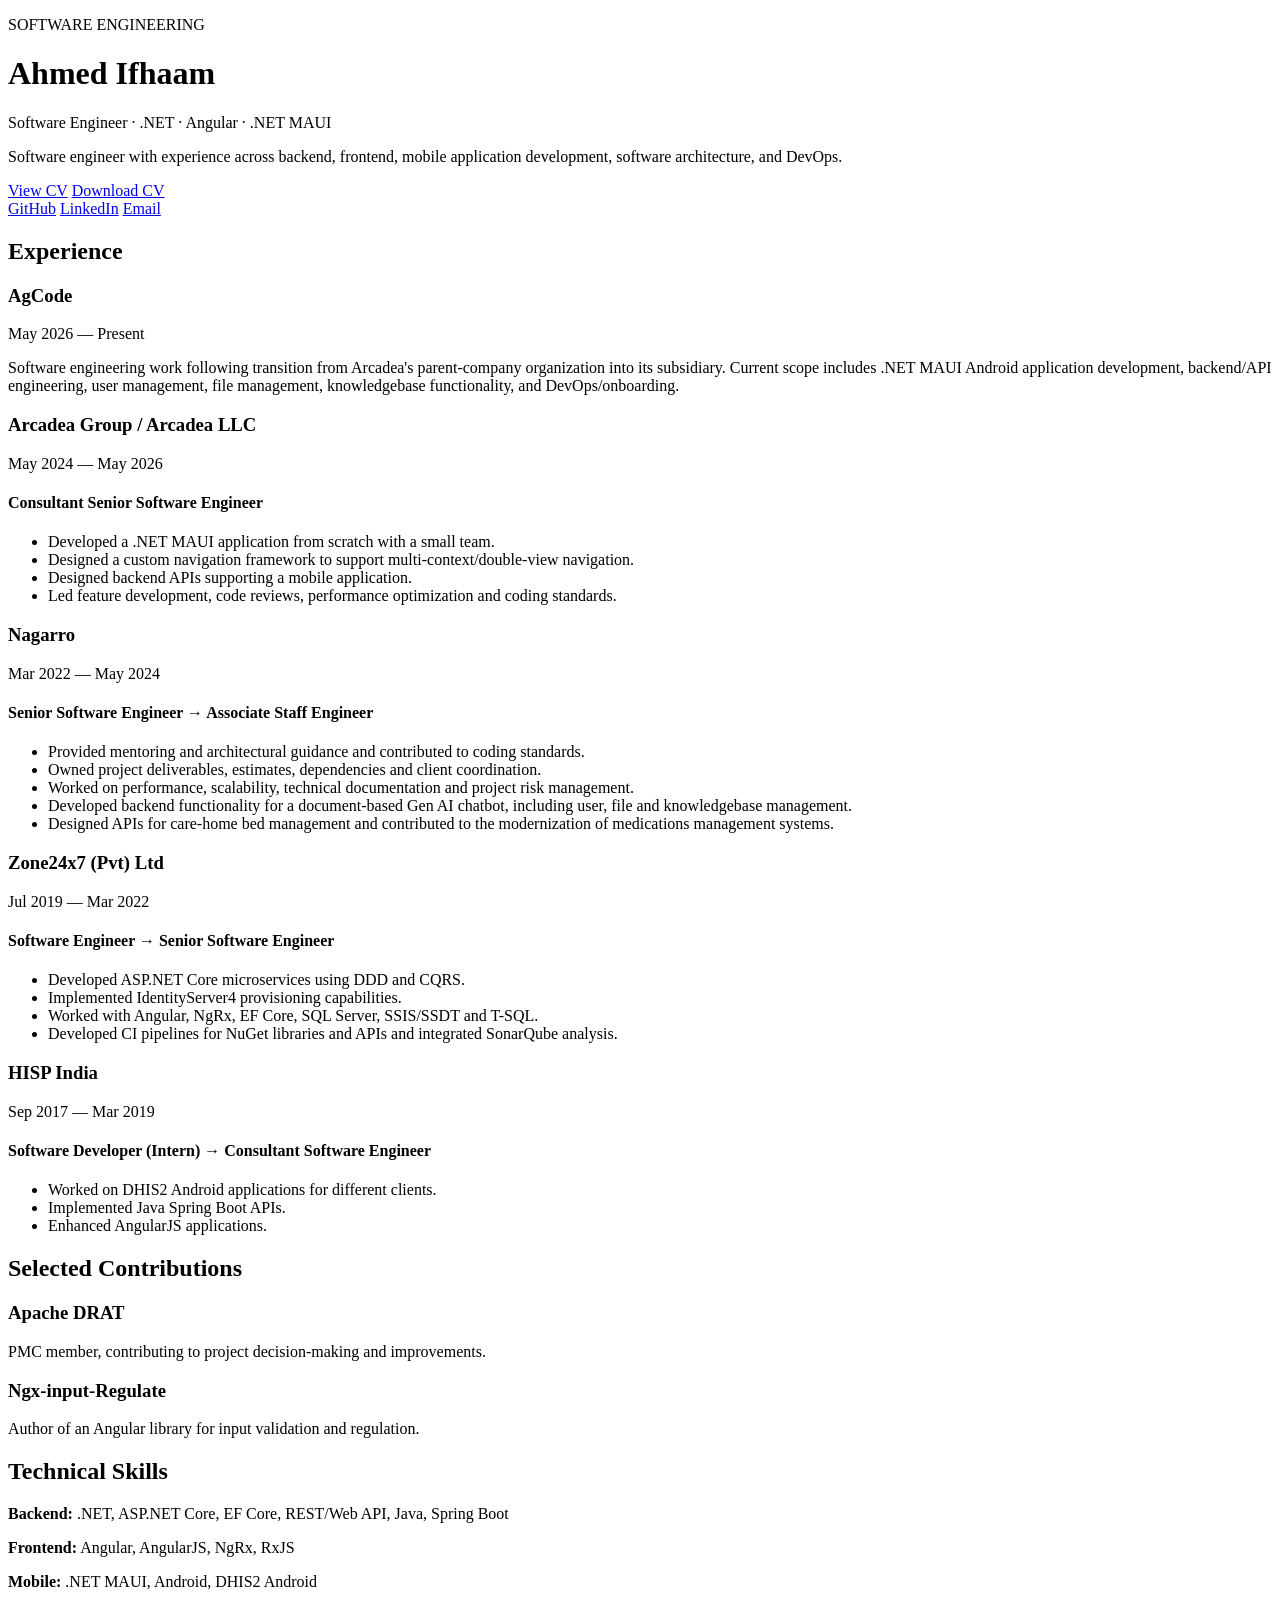
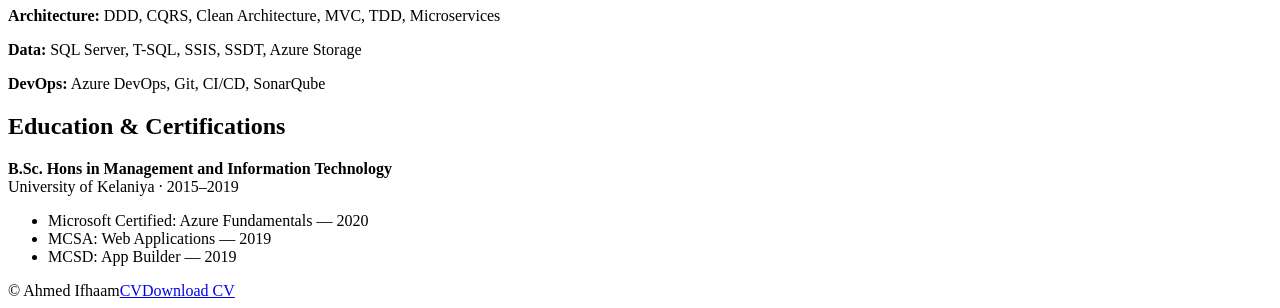
==== site/index.html @ 873051aa "move: add CV site and workflow" ====
<!doctype html>
<html lang="en">
<head>
<meta charset="utf-8"><meta name="viewport" content="width=device-width,initial-scale=1">
<title>Ahmed Ifhaam — Software Engineer</title>
<meta name="description" content="Ahmed Ifhaam — Software Engineer with experience in .NET, Angular, .NET MAUI, backend systems, architecture and DevOps.">
<link rel="stylesheet" href="styles.css">
</head>
<body>
<header class="hero">
  <div class="container hero-inner">
    <div>
      <p class="eyebrow">SOFTWARE ENGINEERING</p>
      <h1>Ahmed Ifhaam</h1>
      <p class="headline">Software Engineer · .NET · Angular · .NET MAUI</p>
      <p class="intro">Software engineer with experience across backend, frontend, mobile application development, software architecture, and DevOps.</p>
      <div class="actions">
        <a class="button primary" href="cv.html">View CV</a>
        <a class="button" href="assets/Ahmed_Ifhaam_CV.pdf" download>Download CV</a>
      </div>
    </div>
    <div class="hero-links">
      <a href="https://github.com/ahmedifhaam">GitHub</a>
      <a href="https://linkedin.com/in/ahmedifhaam">LinkedIn</a>
      <a href="mailto:ahmedifhaam1@gmail.com">Email</a>
    </div>
  </div>
</header>
<main class="container">
<section><h2>Experience</h2>
<article><div class="role"><h3>AgCode</h3><span>May 2026 — Present</span></div><p>Software engineering work following transition from Arcadea's parent-company organization into its subsidiary. Current scope includes .NET MAUI Android application development, backend/API engineering, user management, file management, knowledgebase functionality, and DevOps/onboarding.</p></article>
<article><div class="role"><h3>Arcadea Group / Arcadea LLC</h3><span>May 2024 — May 2026</span></div><h4>Consultant Senior Software Engineer</h4><ul><li>Developed a .NET MAUI application from scratch with a small team.</li><li>Designed a custom navigation framework to support multi-context/double-view navigation.</li><li>Designed backend APIs supporting a mobile application.</li><li>Led feature development, code reviews, performance optimization and coding standards.</li></ul></article>
<article><div class="role"><h3>Nagarro</h3><span>Mar 2022 — May 2024</span></div><h4>Senior Software Engineer → Associate Staff Engineer</h4><ul><li>Provided mentoring and architectural guidance and contributed to coding standards.</li><li>Owned project deliverables, estimates, dependencies and client coordination.</li><li>Worked on performance, scalability, technical documentation and project risk management.</li><li>Developed backend functionality for a document-based Gen AI chatbot, including user, file and knowledgebase management.</li><li>Designed APIs for care-home bed management and contributed to the modernization of medications management systems.</li></ul></article>
<article><div class="role"><h3>Zone24x7 (Pvt) Ltd</h3><span>Jul 2019 — Mar 2022</span></div><h4>Software Engineer → Senior Software Engineer</h4><ul><li>Developed ASP.NET Core microservices using DDD and CQRS.</li><li>Implemented IdentityServer4 provisioning capabilities.</li><li>Worked with Angular, NgRx, EF Core, SQL Server, SSIS/SSDT and T-SQL.</li><li>Developed CI pipelines for NuGet libraries and APIs and integrated SonarQube analysis.</li></ul></article>
<article><div class="role"><h3>HISP India</h3><span>Sep 2017 — Mar 2019</span></div><h4>Software Developer (Intern) → Consultant Software Engineer</h4><ul><li>Worked on DHIS2 Android applications for different clients.</li><li>Implemented Java Spring Boot APIs.</li><li>Enhanced AngularJS applications.</li></ul></article>
</section>
<section><h2>Selected Contributions</h2><div class="grid">
<div class="card"><h3>Apache DRAT</h3><p>PMC member, contributing to project decision-making and improvements.</p></div>
<div class="card"><h3>Ngx-input-Regulate</h3><p>Author of an Angular library for input validation and regulation.</p></div>
</div></section>
<section><h2>Technical Skills</h2><p><strong>Backend:</strong> .NET, ASP.NET Core, EF Core, REST/Web API, Java, Spring Boot</p><p><strong>Frontend:</strong> Angular, AngularJS, NgRx, RxJS</p><p><strong>Mobile:</strong> .NET MAUI, Android, DHIS2 Android</p><p><strong>Architecture:</strong> DDD, CQRS, Clean Architecture, MVC, TDD, Microservices</p><p><strong>Data:</strong> SQL Server, T-SQL, SSIS, SSDT, Azure Storage</p><p><strong>DevOps:</strong> Azure DevOps, Git, CI/CD, SonarQube</p></section>
<section><h2>Education & Certifications</h2><p><strong>B.Sc. Hons in Management and Information Technology</strong><br>University of Kelaniya · 2015–2019</p><ul><li>Microsoft Certified: Azure Fundamentals — 2020</li><li>MCSA: Web Applications — 2019</li><li>MCSD: App Builder — 2019</li></ul></section>
</main>
<footer><div class="container"><span>© Ahmed Ifhaam</span><a href="cv.html">CV</a><a href="assets/Ahmed_Ifhaam_CV.pdf" download>Download CV</a></div></footer>
</body></html>
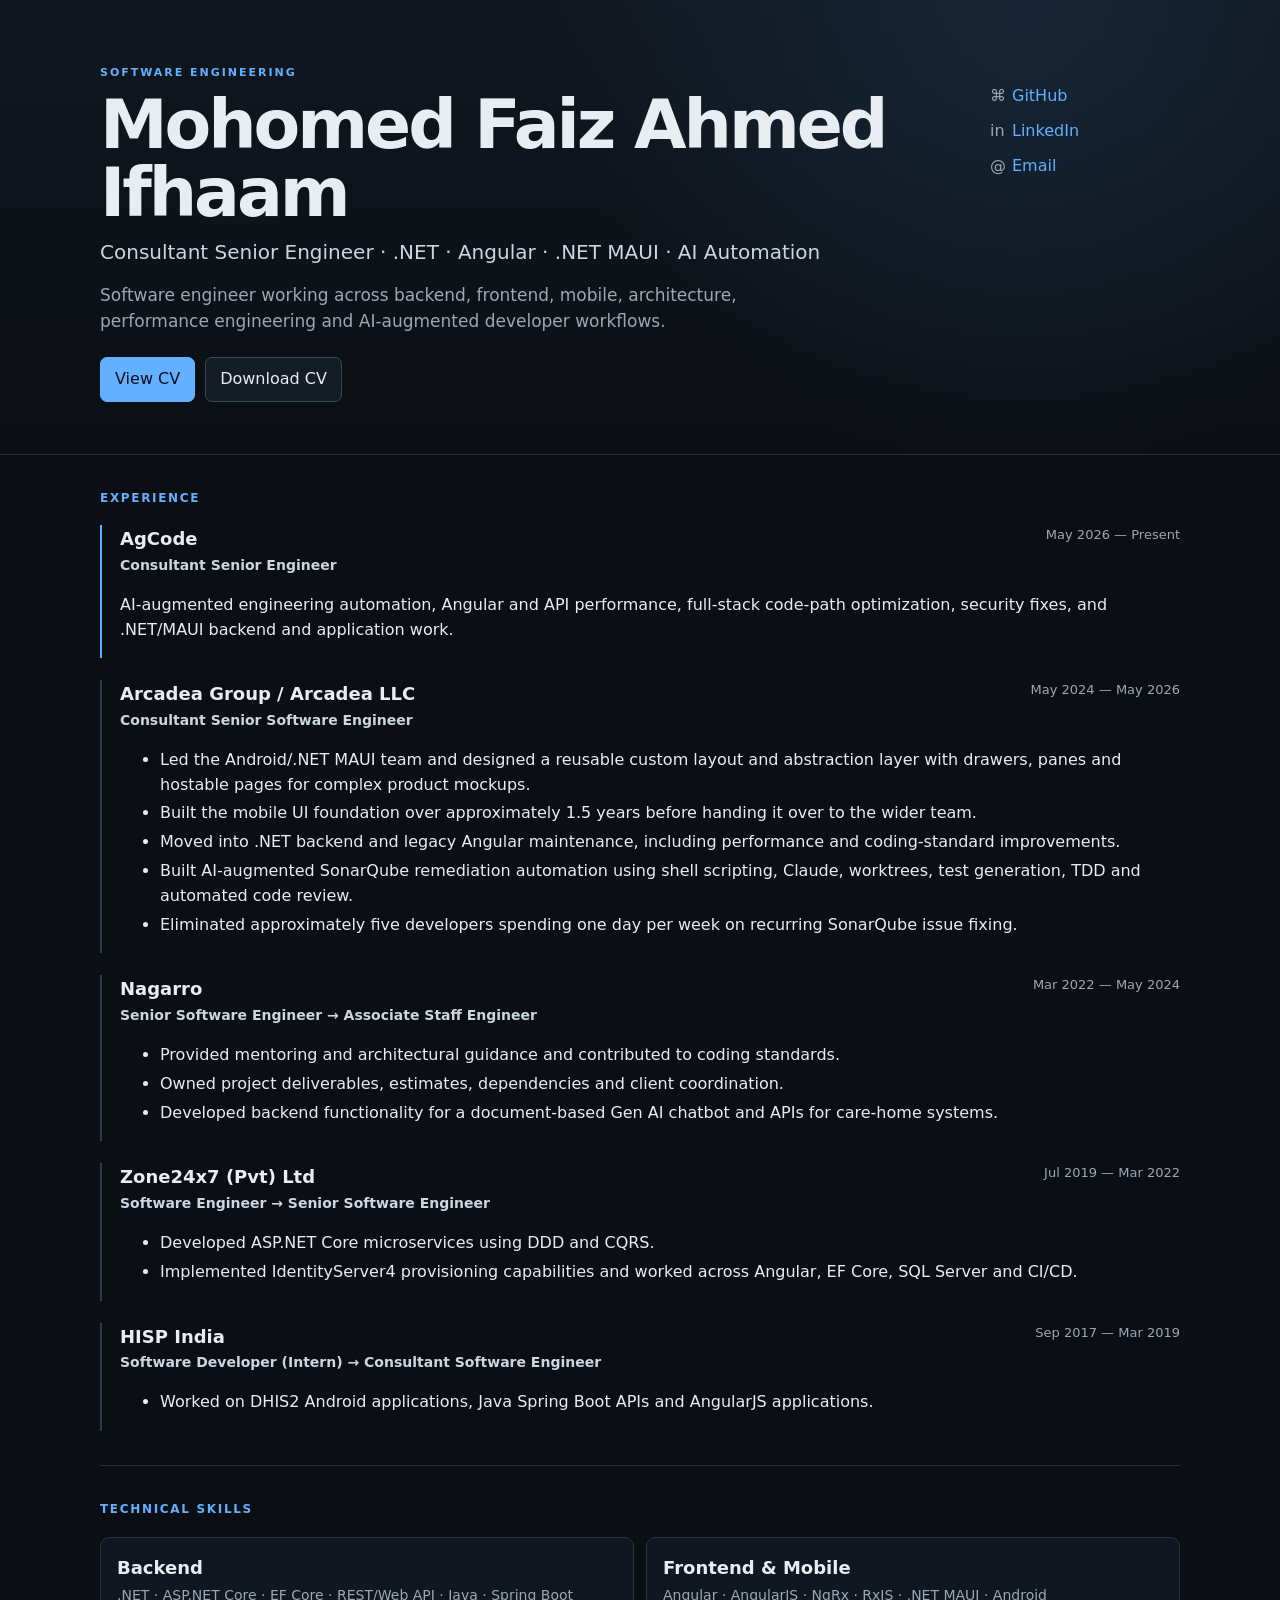
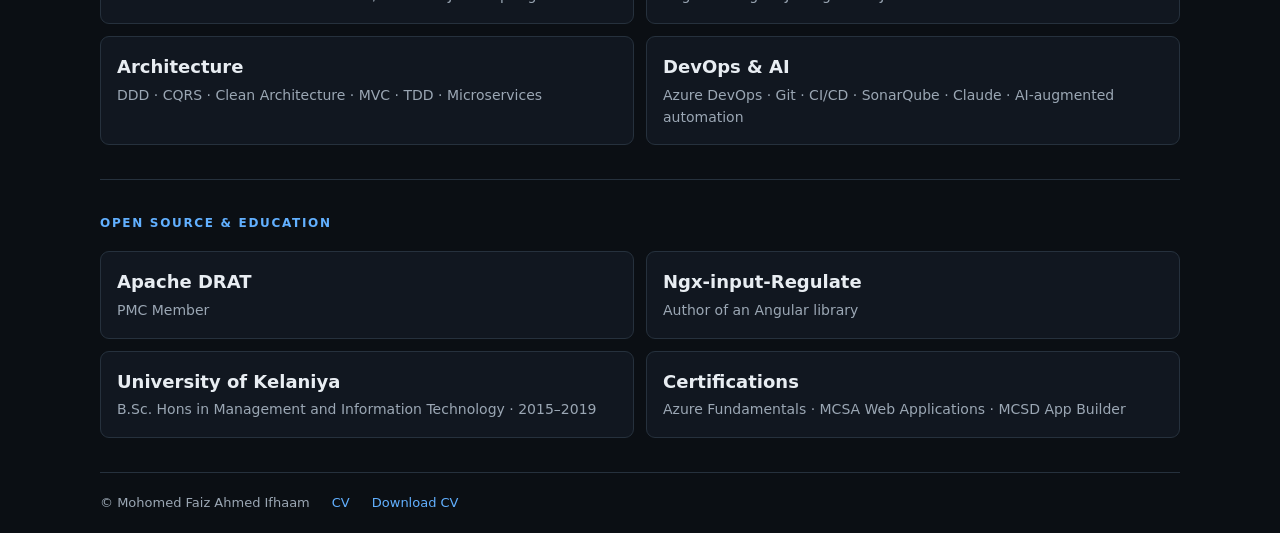
==== commit a1aa1830: "content: update portfolio with confirmed career details" ====
--- a/site/index.html
+++ b/site/index.html
@@ -1,45 +1 @@
-<!doctype html>
-<html lang="en">
-<head>
-<meta charset="utf-8"><meta name="viewport" content="width=device-width,initial-scale=1">
-<title>Ahmed Ifhaam — Software Engineer</title>
-<meta name="description" content="Ahmed Ifhaam — Software Engineer with experience in .NET, Angular, .NET MAUI, backend systems, architecture and DevOps.">
-<link rel="stylesheet" href="styles.css">
-</head>
-<body>
-<header class="hero">
-  <div class="container hero-inner">
-    <div>
-      <p class="eyebrow">SOFTWARE ENGINEERING</p>
-      <h1>Ahmed Ifhaam</h1>
-      <p class="headline">Software Engineer · .NET · Angular · .NET MAUI</p>
-      <p class="intro">Software engineer with experience across backend, frontend, mobile application development, software architecture, and DevOps.</p>
-      <div class="actions">
-        <a class="button primary" href="cv.html">View CV</a>
-        <a class="button" href="assets/Ahmed_Ifhaam_CV.pdf" download>Download CV</a>
-      </div>
-    </div>
-    <div class="hero-links">
-      <a href="https://github.com/ahmedifhaam">GitHub</a>
-      <a href="https://linkedin.com/in/ahmedifhaam">LinkedIn</a>
-      <a href="mailto:ahmedifhaam1@gmail.com">Email</a>
-    </div>
-  </div>
-</header>
-<main class="container">
-<section><h2>Experience</h2>
-<article><div class="role"><h3>AgCode</h3><span>May 2026 — Present</span></div><p>Software engineering work following transition from Arcadea's parent-company organization into its subsidiary. Current scope includes .NET MAUI Android application development, backend/API engineering, user management, file management, knowledgebase functionality, and DevOps/onboarding.</p></article>
-<article><div class="role"><h3>Arcadea Group / Arcadea LLC</h3><span>May 2024 — May 2026</span></div><h4>Consultant Senior Software Engineer</h4><ul><li>Developed a .NET MAUI application from scratch with a small team.</li><li>Designed a custom navigation framework to support multi-context/double-view navigation.</li><li>Designed backend APIs supporting a mobile application.</li><li>Led feature development, code reviews, performance optimization and coding standards.</li></ul></article>
-<article><div class="role"><h3>Nagarro</h3><span>Mar 2022 — May 2024</span></div><h4>Senior Software Engineer → Associate Staff Engineer</h4><ul><li>Provided mentoring and architectural guidance and contributed to coding standards.</li><li>Owned project deliverables, estimates, dependencies and client coordination.</li><li>Worked on performance, scalability, technical documentation and project risk management.</li><li>Developed backend functionality for a document-based Gen AI chatbot, including user, file and knowledgebase management.</li><li>Designed APIs for care-home bed management and contributed to the modernization of medications management systems.</li></ul></article>
-<article><div class="role"><h3>Zone24x7 (Pvt) Ltd</h3><span>Jul 2019 — Mar 2022</span></div><h4>Software Engineer → Senior Software Engineer</h4><ul><li>Developed ASP.NET Core microservices using DDD and CQRS.</li><li>Implemented IdentityServer4 provisioning capabilities.</li><li>Worked with Angular, NgRx, EF Core, SQL Server, SSIS/SSDT and T-SQL.</li><li>Developed CI pipelines for NuGet libraries and APIs and integrated SonarQube analysis.</li></ul></article>
-<article><div class="role"><h3>HISP India</h3><span>Sep 2017 — Mar 2019</span></div><h4>Software Developer (Intern) → Consultant Software Engineer</h4><ul><li>Worked on DHIS2 Android applications for different clients.</li><li>Implemented Java Spring Boot APIs.</li><li>Enhanced AngularJS applications.</li></ul></article>
-</section>
-<section><h2>Selected Contributions</h2><div class="grid">
-<div class="card"><h3>Apache DRAT</h3><p>PMC member, contributing to project decision-making and improvements.</p></div>
-<div class="card"><h3>Ngx-input-Regulate</h3><p>Author of an Angular library for input validation and regulation.</p></div>
-</div></section>
-<section><h2>Technical Skills</h2><p><strong>Backend:</strong> .NET, ASP.NET Core, EF Core, REST/Web API, Java, Spring Boot</p><p><strong>Frontend:</strong> Angular, AngularJS, NgRx, RxJS</p><p><strong>Mobile:</strong> .NET MAUI, Android, DHIS2 Android</p><p><strong>Architecture:</strong> DDD, CQRS, Clean Architecture, MVC, TDD, Microservices</p><p><strong>Data:</strong> SQL Server, T-SQL, SSIS, SSDT, Azure Storage</p><p><strong>DevOps:</strong> Azure DevOps, Git, CI/CD, SonarQube</p></section>
-<section><h2>Education & Certifications</h2><p><strong>B.Sc. Hons in Management and Information Technology</strong><br>University of Kelaniya · 2015–2019</p><ul><li>Microsoft Certified: Azure Fundamentals — 2020</li><li>MCSA: Web Applications — 2019</li><li>MCSD: App Builder — 2019</li></ul></section>
-</main>
-<footer><div class="container"><span>© Ahmed Ifhaam</span><a href="cv.html">CV</a><a href="assets/Ahmed_Ifhaam_CV.pdf" download>Download CV</a></div></footer>
-</body></html>+<!doctype html><html lang="en"><head><meta charset="utf-8"><meta name="viewport" content="width=device-width,initial-scale=1"><title>Mohomed Faiz Ahmed Ifhaam — Software Engineer</title><meta name="description" content="Mohomed Faiz Ahmed Ifhaam — Software engineer focused on .NET, Angular, .NET MAUI, backend systems, AI-augmented engineering and performance."><link rel="stylesheet" href="styles.css"></head><body><header class="hero"><div class="container hero-inner"><div><p class="eyebrow">SOFTWARE ENGINEERING</p><h1>Mohomed Faiz Ahmed Ifhaam</h1><p class="headline">Consultant Senior Engineer · .NET · Angular · .NET MAUI · AI Automation</p><p class="intro">Software engineer working across backend, frontend, mobile, architecture, performance engineering and AI-augmented developer workflows.</p><div class="actions"><a class="button primary" href="cv.html">View CV</a><a class="button" href="assets/Ahmed_Ifhaam_CV.pdf" download>Download CV</a></div></div><div class="hero-links"><a href="https://github.com/ahmedifhaam">GitHub</a><a href="https://linkedin.com/in/ahmedifhaam">LinkedIn</a><a href="mailto:ahmedifhaam1@gmail.com">Email</a></div></div></header><main class="container"><section><h2>Experience</h2><div class="experience-list"><article><div class="role"><h3>AgCode</h3><span>May 2026 — Present</span></div><h4>Consultant Senior Engineer</h4><p>AI-augmented engineering automation, Angular and API performance, full-stack code-path optimization, security fixes, and .NET/MAUI backend and application work.</p></article><article><div class="role"><h3>Arcadea Group / Arcadea LLC</h3><span>May 2024 — May 2026</span></div><h4>Consultant Senior Software Engineer</h4><ul><li>Led the Android/.NET MAUI team and designed a reusable custom layout and abstraction layer with drawers, panes and hostable pages for complex product mockups.</li><li>Built the mobile UI foundation over approximately 1.5 years before handing it over to the wider team.</li><li>Moved into .NET backend and legacy Angular maintenance, including performance and coding-standard improvements.</li><li>Built AI-augmented SonarQube remediation automation using shell scripting, Claude, worktrees, test generation, TDD and automated code review.</li><li>Eliminated approximately five developers spending one day per week on recurring SonarQube issue fixing.</li></ul></article><article><div class="role"><h3>Nagarro</h3><span>Mar 2022 — May 2024</span></div><h4>Senior Software Engineer → Associate Staff Engineer</h4><ul><li>Provided mentoring and architectural guidance and contributed to coding standards.</li><li>Owned project deliverables, estimates, dependencies and client coordination.</li><li>Developed backend functionality for a document-based Gen AI chatbot and APIs for care-home systems.</li></ul></article><article><div class="role"><h3>Zone24x7 (Pvt) Ltd</h3><span>Jul 2019 — Mar 2022</span></div><h4>Software Engineer → Senior Software Engineer</h4><ul><li>Developed ASP.NET Core microservices using DDD and CQRS.</li><li>Implemented IdentityServer4 provisioning capabilities and worked across Angular, EF Core, SQL Server and CI/CD.</li></ul></article><article><div class="role"><h3>HISP India</h3><span>Sep 2017 — Mar 2019</span></div><h4>Software Developer (Intern) → Consultant Software Engineer</h4><ul><li>Worked on DHIS2 Android applications, Java Spring Boot APIs and AngularJS applications.</li></ul></article></div></section><section><h2>Technical Skills</h2><div class="grid"><div class="card"><h3>Backend</h3><p>.NET · ASP.NET Core · EF Core · REST/Web API · Java · Spring Boot</p></div><div class="card"><h3>Frontend & Mobile</h3><p>Angular · AngularJS · NgRx · RxJS · .NET MAUI · Android</p></div><div class="card"><h3>Architecture</h3><p>DDD · CQRS · Clean Architecture · MVC · TDD · Microservices</p></div><div class="card"><h3>DevOps & AI</h3><p>Azure DevOps · Git · CI/CD · SonarQube · Claude · AI-augmented automation</p></div></div></section><section><h2>Open Source & Education</h2><div class="grid"><div class="card"><h3>Apache DRAT</h3><p>PMC Member</p></div><div class="card"><h3>Ngx-input-Regulate</h3><p>Author of an Angular library</p></div><div class="card"><h3>University of Kelaniya</h3><p>B.Sc. Hons in Management and Information Technology · 2015–2019</p></div><div class="card"><h3>Certifications</h3><p>Azure Fundamentals · MCSA Web Applications · MCSD App Builder</p></div></div></section></main><footer><div class="container"><span>© Mohomed Faiz Ahmed Ifhaam</span><a href="cv.html">CV</a><a href="assets/Ahmed_Ifhaam_CV.pdf" download>Download CV</a></div></footer></body></html>
--- a/site/styles.css
+++ b/site/styles.css
@@ -0,0 +1 @@
+:root{--bg:#0b0f14;--panel:#111720;--ink:#e8edf2;--muted:#9ba7b4;--line:#26313d;--accent:#62b0ff;--paper:#151c24;--paper-2:#10161d;--paper-ink:#e7edf4;--soft:#1b2530}*{box-sizing:border-box}html{scroll-behavior:smooth}body{margin:0;font-family:Inter,ui-sans-serif,system-ui,-apple-system,BlinkMacSystemFont,"Segoe UI",sans-serif;color:var(--ink);background:var(--bg);line-height:1.55}.container{width:min(1080px,calc(100% - 40px));margin:auto}.hero{border-bottom:1px solid var(--line);padding:64px 0 52px;background:radial-gradient(circle at 80% 0,#172637 0,transparent 42%),linear-gradient(180deg,#101720 0,#0b0f14 100%)}.hero-inner{display:flex;justify-content:space-between;gap:50px}.eyebrow{font-size:11px;letter-spacing:.18em;font-weight:700;color:var(--accent);margin:0 0 10px}.hero h1{font-size:clamp(40px,7vw,68px);line-height:1;margin:0 0 10px;letter-spacing:-.045em}.headline{font-size:20px;margin:0 0 14px;color:#cbd6e0}.intro{max-width:700px;font-size:17px;color:var(--muted);margin:0}.hero-links{display:flex;flex-direction:column;gap:10px;min-width:190px;padding-top:20px}.hero-links a,a{color:var(--accent);text-decoration:none}.hero-links a::before{display:inline-block;width:22px;color:var(--muted)}.hero-links a:nth-child(1)::before{content:"⌘"}.hero-links a:nth-child(2)::before{content:"in"}.hero-links a:nth-child(3)::before{content:"@"}.actions{display:flex;gap:10px;margin-top:22px}.button{display:inline-block;border:1px solid #3a4653;border-radius:7px;padding:9px 14px;background:#141c25;color:var(--ink);font:inherit;cursor:pointer}.button.primary{background:var(--accent);border-color:var(--accent);color:#08111b}section{padding:34px 0;border-bottom:1px solid var(--line)}h2{font-size:12px;letter-spacing:.14em;text-transform:uppercase;margin:0 0 18px;color:var(--accent)}h3{margin:0;font-size:18px}h4{margin:2px 0 7px;font-size:14px;color:#cbd6e0}.role,.cv-role-head{display:flex;justify-content:space-between;gap:20px}.role span,.cv-role-head span{color:var(--muted);white-space:nowrap;font-size:13px}.experience-list{display:grid;gap:22px}.experience-list article{padding-left:18px;border-left:2px solid #263b50}.experience-list article:first-child{border-left-color:var(--accent)}.grid{display:grid;grid-template-columns:repeat(2,1fr);gap:12px}.card{background:var(--panel);padding:16px;border:1px solid var(--line);border-radius:9px}.card p{margin:4px 0 0;color:var(--muted);font-size:14px}li{margin:4px 0}footer{padding:20px 0}footer .container{display:flex;gap:22px;color:var(--muted);font-size:13px}.cv-page{background:#080c11;color:var(--paper-ink)}.cv-actions{position:sticky;top:0;z-index:5;display:flex;justify-content:center;gap:10px;padding:9px;background:rgba(8,12,17,.94);border-bottom:1px solid var(--line)}.cv{width:min(900px,calc(100% - 32px));margin:22px auto 34px;background:var(--paper);padding:42px 48px;box-shadow:0 18px 60px rgba(0,0,0,.32);border:1px solid #202b36;border-radius:4px}.cv-header{border-bottom:1px solid #3b4855;padding-bottom:17px;margin-bottom:20px}.cv-header h1{font-size:32px;letter-spacing:-.03em;margin:0}.cv-header p{font-size:15px;margin:4px 0 9px;color:#c7d2dd}.contact{font-size:10.5px;color:var(--muted)}.cv section{padding:0 0 18px;margin-bottom:18px}.cv h2{font-size:11px;margin-bottom:8px}.cv p{margin:4px 0;font-size:11.5px}.cv-role{margin-bottom:14px}.cv-role-head{font-size:12.5px}.cv-role ul{font-size:11.5px;margin:5px 0 0;padding-left:18px}.cv-role li{margin:1px 0}.cv .skill-grid{display:grid;grid-template-columns:1fr 1fr;gap:4px 24px}.cv .skill-grid p{margin:2px 0}.cv-actions button{appearance:none}@media(max-width:700px){.hero-inner{flex-direction:column}.hero-links{flex-direction:row;flex-wrap:wrap;padding-top:0}.grid,.cv .skill-grid{grid-template-columns:1fr}.role,.cv-role-head{flex-direction:column;gap:2px}.cv{padding:28px 22px}.contact{line-height:1.8}.container{width:min(100% - 28px,1080px)}}@media print{body{background:#fff}.cv-actions{display:none}.cv{width:100%;margin:0;padding:0;box-shadow:none;border:0;background:#fff;color:#17191c}.cv h2{color:#1769aa}.cv-header{border-color:#17191c}.cv-header p{color:#303841}.cv-role-head span,.contact{color:#626a73}.cv-page .cv section{break-inside:avoid}.cv-header a{color:inherit}.cv-role{break-inside:avoid}}
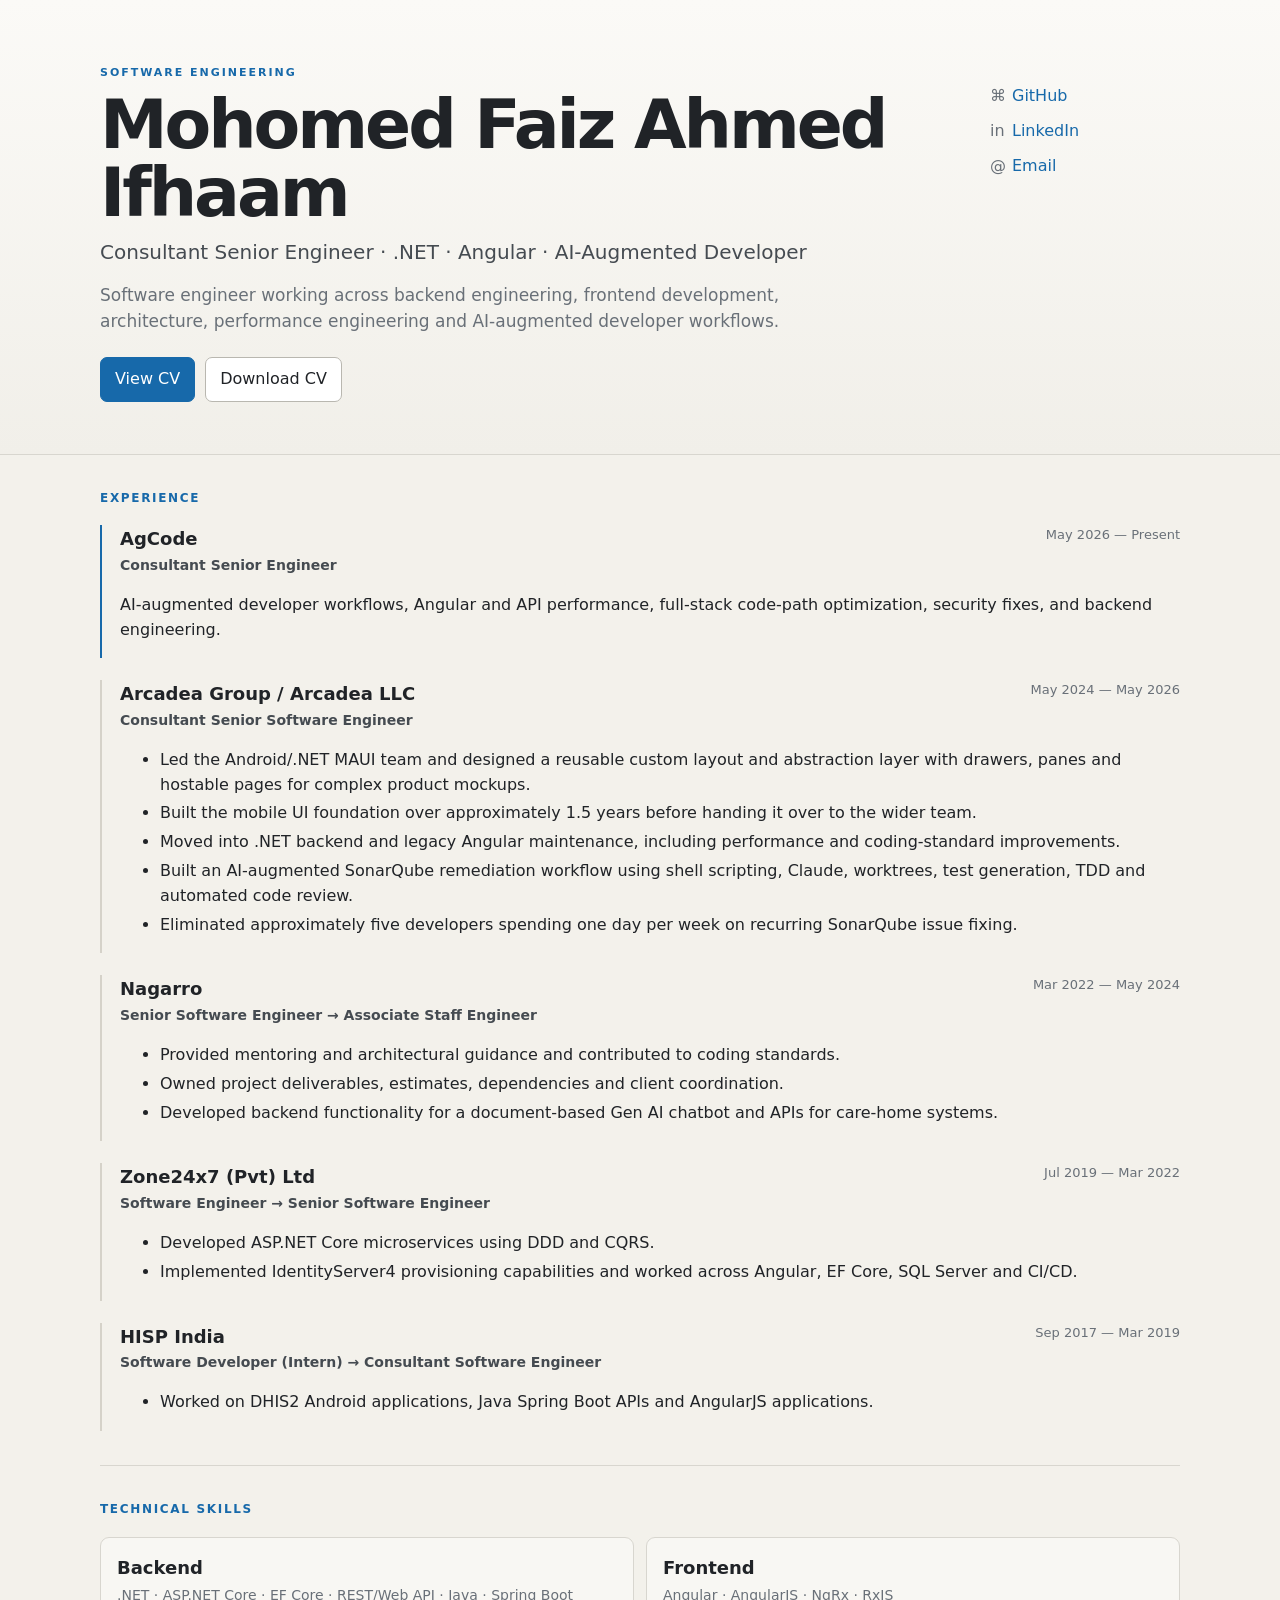
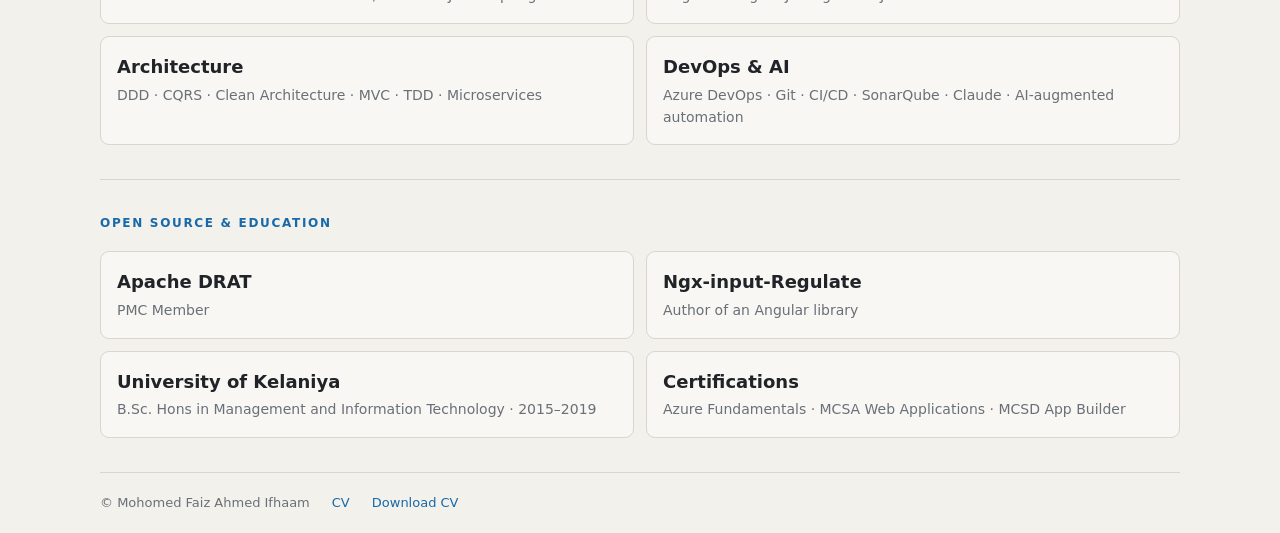
==== commit 96692c45: "content: refine public profile positioning" ====
--- a/site/index.html
+++ b/site/index.html
@@ -1 +1 @@
-<!doctype html><html lang="en"><head><meta charset="utf-8"><meta name="viewport" content="width=device-width,initial-scale=1"><title>Mohomed Faiz Ahmed Ifhaam — Software Engineer</title><meta name="description" content="Mohomed Faiz Ahmed Ifhaam — Software engineer focused on .NET, Angular, .NET MAUI, backend systems, AI-augmented engineering and performance."><link rel="stylesheet" href="styles.css"></head><body><header class="hero"><div class="container hero-inner"><div><p class="eyebrow">SOFTWARE ENGINEERING</p><h1>Mohomed Faiz Ahmed Ifhaam</h1><p class="headline">Consultant Senior Engineer · .NET · Angular · .NET MAUI · AI Automation</p><p class="intro">Software engineer working across backend, frontend, mobile, architecture, performance engineering and AI-augmented developer workflows.</p><div class="actions"><a class="button primary" href="cv.html">View CV</a><a class="button" href="assets/Ahmed_Ifhaam_CV.pdf" download>Download CV</a></div></div><div class="hero-links"><a href="https://github.com/ahmedifhaam">GitHub</a><a href="https://linkedin.com/in/ahmedifhaam">LinkedIn</a><a href="mailto:ahmedifhaam1@gmail.com">Email</a></div></div></header><main class="container"><section><h2>Experience</h2><div class="experience-list"><article><div class="role"><h3>AgCode</h3><span>May 2026 — Present</span></div><h4>Consultant Senior Engineer</h4><p>AI-augmented engineering automation, Angular and API performance, full-stack code-path optimization, security fixes, and .NET/MAUI backend and application work.</p></article><article><div class="role"><h3>Arcadea Group / Arcadea LLC</h3><span>May 2024 — May 2026</span></div><h4>Consultant Senior Software Engineer</h4><ul><li>Led the Android/.NET MAUI team and designed a reusable custom layout and abstraction layer with drawers, panes and hostable pages for complex product mockups.</li><li>Built the mobile UI foundation over approximately 1.5 years before handing it over to the wider team.</li><li>Moved into .NET backend and legacy Angular maintenance, including performance and coding-standard improvements.</li><li>Built AI-augmented SonarQube remediation automation using shell scripting, Claude, worktrees, test generation, TDD and automated code review.</li><li>Eliminated approximately five developers spending one day per week on recurring SonarQube issue fixing.</li></ul></article><article><div class="role"><h3>Nagarro</h3><span>Mar 2022 — May 2024</span></div><h4>Senior Software Engineer → Associate Staff Engineer</h4><ul><li>Provided mentoring and architectural guidance and contributed to coding standards.</li><li>Owned project deliverables, estimates, dependencies and client coordination.</li><li>Developed backend functionality for a document-based Gen AI chatbot and APIs for care-home systems.</li></ul></article><article><div class="role"><h3>Zone24x7 (Pvt) Ltd</h3><span>Jul 2019 — Mar 2022</span></div><h4>Software Engineer → Senior Software Engineer</h4><ul><li>Developed ASP.NET Core microservices using DDD and CQRS.</li><li>Implemented IdentityServer4 provisioning capabilities and worked across Angular, EF Core, SQL Server and CI/CD.</li></ul></article><article><div class="role"><h3>HISP India</h3><span>Sep 2017 — Mar 2019</span></div><h4>Software Developer (Intern) → Consultant Software Engineer</h4><ul><li>Worked on DHIS2 Android applications, Java Spring Boot APIs and AngularJS applications.</li></ul></article></div></section><section><h2>Technical Skills</h2><div class="grid"><div class="card"><h3>Backend</h3><p>.NET · ASP.NET Core · EF Core · REST/Web API · Java · Spring Boot</p></div><div class="card"><h3>Frontend & Mobile</h3><p>Angular · AngularJS · NgRx · RxJS · .NET MAUI · Android</p></div><div class="card"><h3>Architecture</h3><p>DDD · CQRS · Clean Architecture · MVC · TDD · Microservices</p></div><div class="card"><h3>DevOps & AI</h3><p>Azure DevOps · Git · CI/CD · SonarQube · Claude · AI-augmented automation</p></div></div></section><section><h2>Open Source & Education</h2><div class="grid"><div class="card"><h3>Apache DRAT</h3><p>PMC Member</p></div><div class="card"><h3>Ngx-input-Regulate</h3><p>Author of an Angular library</p></div><div class="card"><h3>University of Kelaniya</h3><p>B.Sc. Hons in Management and Information Technology · 2015–2019</p></div><div class="card"><h3>Certifications</h3><p>Azure Fundamentals · MCSA Web Applications · MCSD App Builder</p></div></div></section></main><footer><div class="container"><span>© Mohomed Faiz Ahmed Ifhaam</span><a href="cv.html">CV</a><a href="assets/Ahmed_Ifhaam_CV.pdf" download>Download CV</a></div></footer></body></html>+<!doctype html><html lang="en"><head><meta charset="utf-8"><meta name="viewport" content="width=device-width,initial-scale=1"><title>Mohomed Faiz Ahmed Ifhaam — Software Engineer</title><meta name="description" content="Mohomed Faiz Ahmed Ifhaam — Software engineer focused on .NET, Angular, .NET MAUI, backend systems, AI-augmented engineering and performance."><link rel="stylesheet" href="styles.css"></head><body><header class="hero"><div class="container hero-inner"><div><p class="eyebrow">SOFTWARE ENGINEERING</p><h1>Mohomed Faiz Ahmed Ifhaam</h1><p class="headline">Consultant Senior Engineer · .NET · Angular · AI-Augmented Developer</p><p class="intro">Software engineer working across backend engineering, frontend development, architecture, performance engineering and AI-augmented developer workflows.</p><div class="actions"><a class="button primary" href="cv.html">View CV</a><a class="button" href="assets/Ahmed_Ifhaam_CV.pdf" download>Download CV</a></div></div><div class="hero-links"><a href="https://github.com/ahmedifhaam">GitHub</a><a href="https://linkedin.com/in/ahmedifhaam">LinkedIn</a><a href="mailto:ahmedifhaam1@gmail.com">Email</a></div></div></header><main class="container"><section><h2>Experience</h2><div class="experience-list"><article><div class="role"><h3>AgCode</h3><span>May 2026 — Present</span></div><h4>Consultant Senior Engineer</h4><p>AI-augmented developer workflows, Angular and API performance, full-stack code-path optimization, security fixes, and backend engineering.</p></article><article><div class="role"><h3>Arcadea Group / Arcadea LLC</h3><span>May 2024 — May 2026</span></div><h4>Consultant Senior Software Engineer</h4><ul><li>Led the Android/.NET MAUI team and designed a reusable custom layout and abstraction layer with drawers, panes and hostable pages for complex product mockups.</li><li>Built the mobile UI foundation over approximately 1.5 years before handing it over to the wider team.</li><li>Moved into .NET backend and legacy Angular maintenance, including performance and coding-standard improvements.</li><li>Built an AI-augmented SonarQube remediation workflow using shell scripting, Claude, worktrees, test generation, TDD and automated code review.</li><li>Eliminated approximately five developers spending one day per week on recurring SonarQube issue fixing.</li></ul></article><article><div class="role"><h3>Nagarro</h3><span>Mar 2022 — May 2024</span></div><h4>Senior Software Engineer → Associate Staff Engineer</h4><ul><li>Provided mentoring and architectural guidance and contributed to coding standards.</li><li>Owned project deliverables, estimates, dependencies and client coordination.</li><li>Developed backend functionality for a document-based Gen AI chatbot and APIs for care-home systems.</li></ul></article><article><div class="role"><h3>Zone24x7 (Pvt) Ltd</h3><span>Jul 2019 — Mar 2022</span></div><h4>Software Engineer → Senior Software Engineer</h4><ul><li>Developed ASP.NET Core microservices using DDD and CQRS.</li><li>Implemented IdentityServer4 provisioning capabilities and worked across Angular, EF Core, SQL Server and CI/CD.</li></ul></article><article><div class="role"><h3>HISP India</h3><span>Sep 2017 — Mar 2019</span></div><h4>Software Developer (Intern) → Consultant Software Engineer</h4><ul><li>Worked on DHIS2 Android applications, Java Spring Boot APIs and AngularJS applications.</li></ul></article></div></section><section><h2>Technical Skills</h2><div class="grid"><div class="card"><h3>Backend</h3><p>.NET · ASP.NET Core · EF Core · REST/Web API · Java · Spring Boot</p></div><div class="card"><h3>Frontend</h3><p>Angular · AngularJS · NgRx · RxJS</p></div><div class="card"><h3>Architecture</h3><p>DDD · CQRS · Clean Architecture · MVC · TDD · Microservices</p></div><div class="card"><h3>DevOps & AI</h3><p>Azure DevOps · Git · CI/CD · SonarQube · Claude · AI-augmented automation</p></div></div></section><section><h2>Open Source & Education</h2><div class="grid"><div class="card"><h3>Apache DRAT</h3><p>PMC Member</p></div><div class="card"><h3>Ngx-input-Regulate</h3><p>Author of an Angular library</p></div><div class="card"><h3>University of Kelaniya</h3><p>B.Sc. Hons in Management and Information Technology · 2015–2019</p></div><div class="card"><h3>Certifications</h3><p>Azure Fundamentals · MCSA Web Applications · MCSD App Builder</p></div></div></section></main><footer><div class="container"><span>© Mohomed Faiz Ahmed Ifhaam</span><a href="cv.html">CV</a><a href="assets/Ahmed_Ifhaam_CV.pdf" download>Download CV</a></div></footer></body></html>
--- a/site/styles.css
+++ b/site/styles.css
@@ -1 +1 @@
-:root{--bg:#0b0f14;--panel:#111720;--ink:#e8edf2;--muted:#9ba7b4;--line:#26313d;--accent:#62b0ff;--paper:#151c24;--paper-2:#10161d;--paper-ink:#e7edf4;--soft:#1b2530}*{box-sizing:border-box}html{scroll-behavior:smooth}body{margin:0;font-family:Inter,ui-sans-serif,system-ui,-apple-system,BlinkMacSystemFont,"Segoe UI",sans-serif;color:var(--ink);background:var(--bg);line-height:1.55}.container{width:min(1080px,calc(100% - 40px));margin:auto}.hero{border-bottom:1px solid var(--line);padding:64px 0 52px;background:radial-gradient(circle at 80% 0,#172637 0,transparent 42%),linear-gradient(180deg,#101720 0,#0b0f14 100%)}.hero-inner{display:flex;justify-content:space-between;gap:50px}.eyebrow{font-size:11px;letter-spacing:.18em;font-weight:700;color:var(--accent);margin:0 0 10px}.hero h1{font-size:clamp(40px,7vw,68px);line-height:1;margin:0 0 10px;letter-spacing:-.045em}.headline{font-size:20px;margin:0 0 14px;color:#cbd6e0}.intro{max-width:700px;font-size:17px;color:var(--muted);margin:0}.hero-links{display:flex;flex-direction:column;gap:10px;min-width:190px;padding-top:20px}.hero-links a,a{color:var(--accent);text-decoration:none}.hero-links a::before{display:inline-block;width:22px;color:var(--muted)}.hero-links a:nth-child(1)::before{content:"⌘"}.hero-links a:nth-child(2)::before{content:"in"}.hero-links a:nth-child(3)::before{content:"@"}.actions{display:flex;gap:10px;margin-top:22px}.button{display:inline-block;border:1px solid #3a4653;border-radius:7px;padding:9px 14px;background:#141c25;color:var(--ink);font:inherit;cursor:pointer}.button.primary{background:var(--accent);border-color:var(--accent);color:#08111b}section{padding:34px 0;border-bottom:1px solid var(--line)}h2{font-size:12px;letter-spacing:.14em;text-transform:uppercase;margin:0 0 18px;color:var(--accent)}h3{margin:0;font-size:18px}h4{margin:2px 0 7px;font-size:14px;color:#cbd6e0}.role,.cv-role-head{display:flex;justify-content:space-between;gap:20px}.role span,.cv-role-head span{color:var(--muted);white-space:nowrap;font-size:13px}.experience-list{display:grid;gap:22px}.experience-list article{padding-left:18px;border-left:2px solid #263b50}.experience-list article:first-child{border-left-color:var(--accent)}.grid{display:grid;grid-template-columns:repeat(2,1fr);gap:12px}.card{background:var(--panel);padding:16px;border:1px solid var(--line);border-radius:9px}.card p{margin:4px 0 0;color:var(--muted);font-size:14px}li{margin:4px 0}footer{padding:20px 0}footer .container{display:flex;gap:22px;color:var(--muted);font-size:13px}.cv-page{background:#080c11;color:var(--paper-ink)}.cv-actions{position:sticky;top:0;z-index:5;display:flex;justify-content:center;gap:10px;padding:9px;background:rgba(8,12,17,.94);border-bottom:1px solid var(--line)}.cv{width:min(900px,calc(100% - 32px));margin:22px auto 34px;background:var(--paper);padding:42px 48px;box-shadow:0 18px 60px rgba(0,0,0,.32);border:1px solid #202b36;border-radius:4px}.cv-header{border-bottom:1px solid #3b4855;padding-bottom:17px;margin-bottom:20px}.cv-header h1{font-size:32px;letter-spacing:-.03em;margin:0}.cv-header p{font-size:15px;margin:4px 0 9px;color:#c7d2dd}.contact{font-size:10.5px;color:var(--muted)}.cv section{padding:0 0 18px;margin-bottom:18px}.cv h2{font-size:11px;margin-bottom:8px}.cv p{margin:4px 0;font-size:11.5px}.cv-role{margin-bottom:14px}.cv-role-head{font-size:12.5px}.cv-role ul{font-size:11.5px;margin:5px 0 0;padding-left:18px}.cv-role li{margin:1px 0}.cv .skill-grid{display:grid;grid-template-columns:1fr 1fr;gap:4px 24px}.cv .skill-grid p{margin:2px 0}.cv-actions button{appearance:none}@media(max-width:700px){.hero-inner{flex-direction:column}.hero-links{flex-direction:row;flex-wrap:wrap;padding-top:0}.grid,.cv .skill-grid{grid-template-columns:1fr}.role,.cv-role-head{flex-direction:column;gap:2px}.cv{padding:28px 22px}.contact{line-height:1.8}.container{width:min(100% - 28px,1080px)}}@media print{body{background:#fff}.cv-actions{display:none}.cv{width:100%;margin:0;padding:0;box-shadow:none;border:0;background:#fff;color:#17191c}.cv h2{color:#1769aa}.cv-header{border-color:#17191c}.cv-header p{color:#303841}.cv-role-head span,.contact{color:#626a73}.cv-page .cv section{break-inside:avoid}.cv-header a{color:inherit}.cv-role{break-inside:avoid}}+:root{--bg:#f3f1eb;--panel:#f8f7f3;--ink:#202327;--muted:#697078;--line:#d8d6cf;--accent:#1769aa;--paper:#fbfaf7;--paper-2:#f5f4ef;--paper-ink:#202327;--soft:#eeece6}*{box-sizing:border-box}html{scroll-behavior:smooth}body{margin:0;font-family:Inter,ui-sans-serif,system-ui,-apple-system,BlinkMacSystemFont,"Segoe UI",sans-serif;color:var(--ink);background:var(--bg);line-height:1.55}.container{width:min(1080px,calc(100% - 40px));margin:auto}.hero{border-bottom:1px solid var(--line);padding:64px 0 52px;background:linear-gradient(180deg,#fbfaf7 0,#f1efe9 100%)}.hero-inner{display:flex;justify-content:space-between;gap:50px}.eyebrow{font-size:11px;letter-spacing:.18em;font-weight:700;color:var(--accent);margin:0 0 10px}.hero h1{font-size:clamp(40px,7vw,68px);line-height:1;margin:0 0 10px;letter-spacing:-.045em}.headline{font-size:20px;margin:0 0 14px;color:#454b51}.intro{max-width:700px;font-size:17px;color:var(--muted);margin:0}.hero-links{display:flex;flex-direction:column;gap:10px;min-width:190px;padding-top:20px}.hero-links a,a{color:var(--accent);text-decoration:none}.hero-links a::before{display:inline-block;width:22px;color:var(--muted)}.hero-links a:nth-child(1)::before{content:"⌘"}.hero-links a:nth-child(2)::before{content:"in"}.hero-links a:nth-child(3)::before{content:"@"}.actions{display:flex;gap:10px;margin-top:22px}.button{display:inline-block;border:1px solid #b9b7b0;border-radius:7px;padding:9px 14px;background:#fff;color:var(--ink);font:inherit;cursor:pointer}.button.primary{background:var(--accent);border-color:var(--accent);color:#fff}section{padding:34px 0;border-bottom:1px solid var(--line)}h2{font-size:12px;letter-spacing:.14em;text-transform:uppercase;margin:0 0 18px;color:var(--accent)}h3{margin:0;font-size:18px}h4{margin:2px 0 7px;font-size:14px;color:#454b51}.role,.cv-role-head{display:flex;justify-content:space-between;gap:20px}.role span,.cv-role-head span{color:var(--muted);white-space:nowrap;font-size:13px}.experience-list{display:grid;gap:22px}.experience-list article{padding-left:18px;border-left:2px solid #d5d2c9}.experience-list article:first-child{border-left-color:var(--accent)}.grid{display:grid;grid-template-columns:repeat(2,1fr);gap:12px}.card{background:var(--panel);padding:16px;border:1px solid var(--line);border-radius:9px}.card p{margin:4px 0 0;color:var(--muted);font-size:14px}li{margin:4px 0}footer{padding:20px 0}footer .container{display:flex;gap:22px;color:var(--muted);font-size:13px}.cv-page{background:#f0eee8;color:var(--paper-ink)}.cv-actions{position:sticky;top:0;z-index:5;display:flex;justify-content:center;gap:10px;padding:9px;background:rgba(250,249,245,.96);border-bottom:1px solid var(--line)}.cv{width:min(900px,calc(100% - 32px));margin:18px auto 28px;background:var(--paper);padding:42px 48px;box-shadow:0 10px 30px rgba(0,0,0,.08);border:1px solid #dedbd2;border-radius:4px}.cv-header{border-bottom:1px solid #3b4855;padding-bottom:17px;margin-bottom:20px}.cv-header h1{font-size:32px;letter-spacing:-.03em;margin:0}.cv-header p{font-size:15px;margin:4px 0 9px;color:#555c63}.contact{font-size:10.5px;color:var(--muted)}.cv section{padding:0 0 12px;margin-bottom:12px}.cv h2{font-size:11px;margin-bottom:8px}.cv p{margin:4px 0;font-size:11.5px}.cv-role{margin-bottom:14px}.cv-role-head{font-size:12.5px}.cv-role ul{font-size:11.5px;margin:5px 0 0;padding-left:18px}.cv-role li{margin:1px 0}.cv .skill-grid{display:grid;grid-template-columns:1fr 1fr;gap:4px 24px}.cv .skill-grid p{margin:2px 0}.cv-actions button{appearance:none}@media(max-width:700px){.hero-inner{flex-direction:column}.hero-links{flex-direction:row;flex-wrap:wrap;padding-top:0}.grid,.cv .skill-grid{grid-template-columns:1fr}.role,.cv-role-head{flex-direction:column;gap:2px}.cv{padding:24px 20px}.contact{line-height:1.8}.container{width:min(100% - 28px,1080px)}}@media print{body{background:#fff}.cv-actions{display:none}.cv{width:100%;margin:0;padding:0;box-shadow:none;border:0;background:#fff;color:#17191c}.cv h2{color:#1769aa}.cv-header{border-color:#17191c}.cv-header p{color:#303841}.cv-role-head span,.contact{color:#626a73}.cv-page .cv section{break-inside:auto}.cv-role{break-inside:avoid}.cv-header a{color:inherit}.cv-role{break-inside:avoid}}
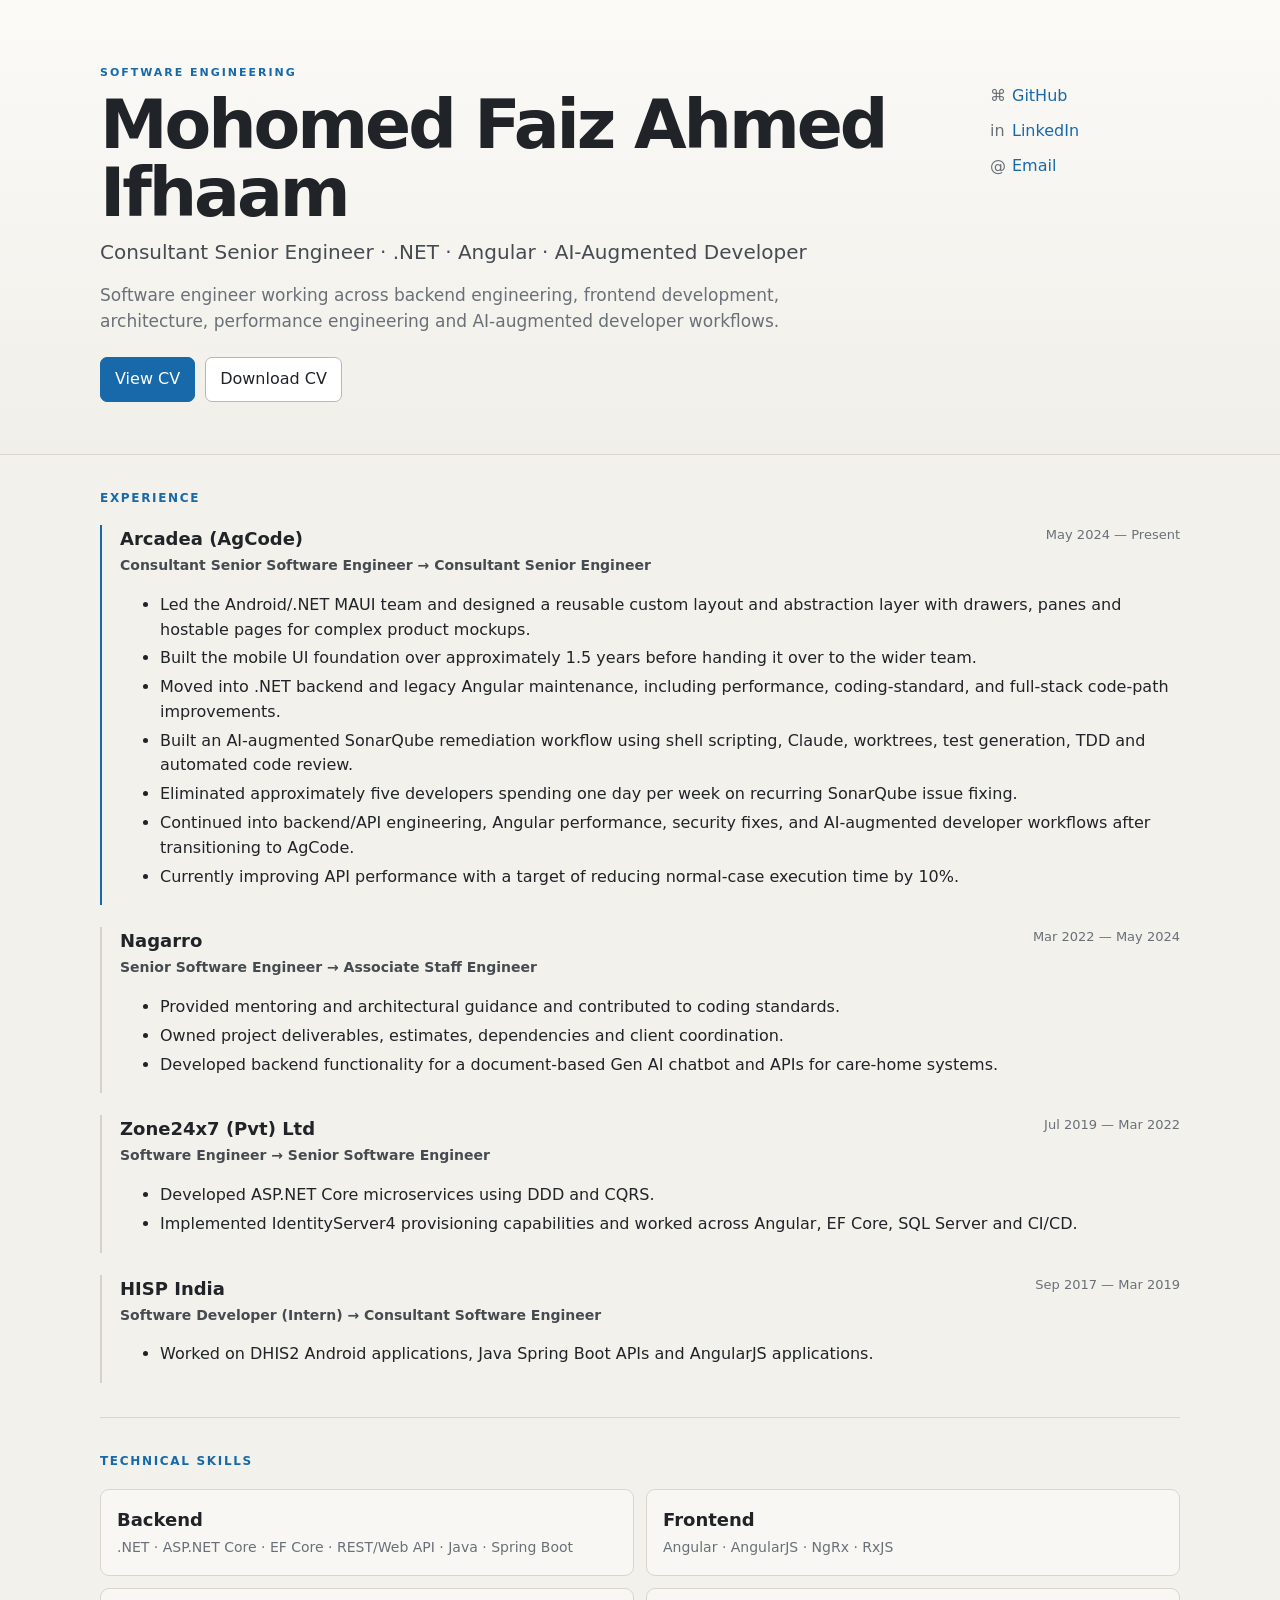
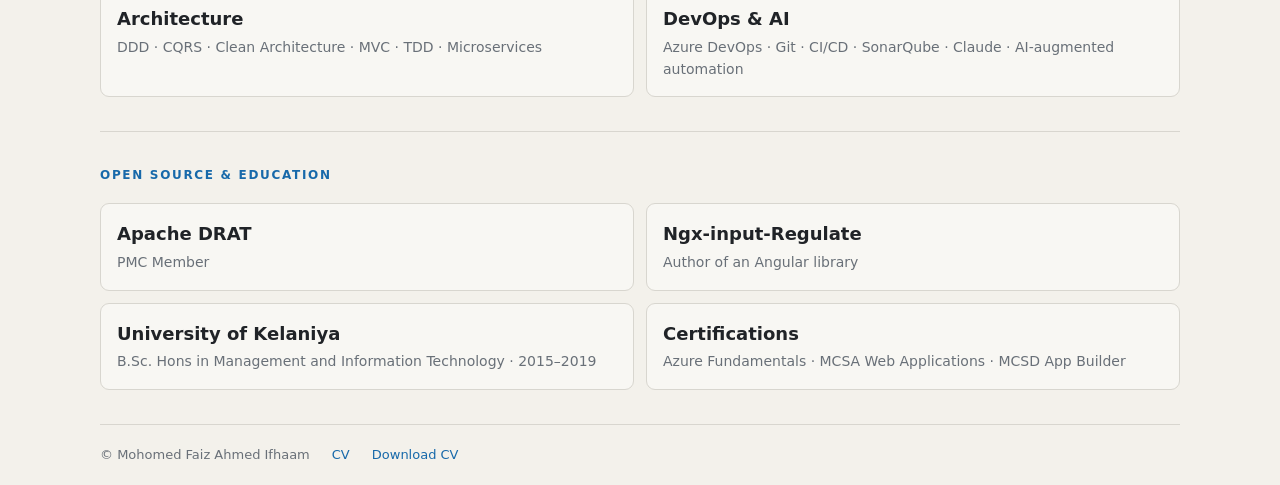
==== commit bdec5f5b: "refactor: combine Arcadea and AgCode portfolio experience" ====
--- a/site/index.html
+++ b/site/index.html
@@ -1 +1 @@
-<!doctype html><html lang="en"><head><meta charset="utf-8"><meta name="viewport" content="width=device-width,initial-scale=1"><title>Mohomed Faiz Ahmed Ifhaam — Software Engineer</title><meta name="description" content="Mohomed Faiz Ahmed Ifhaam — Software engineer focused on .NET, Angular, .NET MAUI, backend systems, AI-augmented engineering and performance."><link rel="stylesheet" href="styles.css"></head><body><header class="hero"><div class="container hero-inner"><div><p class="eyebrow">SOFTWARE ENGINEERING</p><h1>Mohomed Faiz Ahmed Ifhaam</h1><p class="headline">Consultant Senior Engineer · .NET · Angular · AI-Augmented Developer</p><p class="intro">Software engineer working across backend engineering, frontend development, architecture, performance engineering and AI-augmented developer workflows.</p><div class="actions"><a class="button primary" href="cv.html">View CV</a><a class="button" href="assets/Ahmed_Ifhaam_CV.pdf" download>Download CV</a></div></div><div class="hero-links"><a href="https://github.com/ahmedifhaam">GitHub</a><a href="https://linkedin.com/in/ahmedifhaam">LinkedIn</a><a href="mailto:ahmedifhaam1@gmail.com">Email</a></div></div></header><main class="container"><section><h2>Experience</h2><div class="experience-list"><article><div class="role"><h3>AgCode</h3><span>May 2026 — Present</span></div><h4>Consultant Senior Engineer</h4><p>AI-augmented developer workflows, Angular and API performance, full-stack code-path optimization, security fixes, and backend engineering.</p></article><article><div class="role"><h3>Arcadea Group / Arcadea LLC</h3><span>May 2024 — May 2026</span></div><h4>Consultant Senior Software Engineer</h4><ul><li>Led the Android/.NET MAUI team and designed a reusable custom layout and abstraction layer with drawers, panes and hostable pages for complex product mockups.</li><li>Built the mobile UI foundation over approximately 1.5 years before handing it over to the wider team.</li><li>Moved into .NET backend and legacy Angular maintenance, including performance and coding-standard improvements.</li><li>Built an AI-augmented SonarQube remediation workflow using shell scripting, Claude, worktrees, test generation, TDD and automated code review.</li><li>Eliminated approximately five developers spending one day per week on recurring SonarQube issue fixing.</li></ul></article><article><div class="role"><h3>Nagarro</h3><span>Mar 2022 — May 2024</span></div><h4>Senior Software Engineer → Associate Staff Engineer</h4><ul><li>Provided mentoring and architectural guidance and contributed to coding standards.</li><li>Owned project deliverables, estimates, dependencies and client coordination.</li><li>Developed backend functionality for a document-based Gen AI chatbot and APIs for care-home systems.</li></ul></article><article><div class="role"><h3>Zone24x7 (Pvt) Ltd</h3><span>Jul 2019 — Mar 2022</span></div><h4>Software Engineer → Senior Software Engineer</h4><ul><li>Developed ASP.NET Core microservices using DDD and CQRS.</li><li>Implemented IdentityServer4 provisioning capabilities and worked across Angular, EF Core, SQL Server and CI/CD.</li></ul></article><article><div class="role"><h3>HISP India</h3><span>Sep 2017 — Mar 2019</span></div><h4>Software Developer (Intern) → Consultant Software Engineer</h4><ul><li>Worked on DHIS2 Android applications, Java Spring Boot APIs and AngularJS applications.</li></ul></article></div></section><section><h2>Technical Skills</h2><div class="grid"><div class="card"><h3>Backend</h3><p>.NET · ASP.NET Core · EF Core · REST/Web API · Java · Spring Boot</p></div><div class="card"><h3>Frontend</h3><p>Angular · AngularJS · NgRx · RxJS</p></div><div class="card"><h3>Architecture</h3><p>DDD · CQRS · Clean Architecture · MVC · TDD · Microservices</p></div><div class="card"><h3>DevOps & AI</h3><p>Azure DevOps · Git · CI/CD · SonarQube · Claude · AI-augmented automation</p></div></div></section><section><h2>Open Source & Education</h2><div class="grid"><div class="card"><h3>Apache DRAT</h3><p>PMC Member</p></div><div class="card"><h3>Ngx-input-Regulate</h3><p>Author of an Angular library</p></div><div class="card"><h3>University of Kelaniya</h3><p>B.Sc. Hons in Management and Information Technology · 2015–2019</p></div><div class="card"><h3>Certifications</h3><p>Azure Fundamentals · MCSA Web Applications · MCSD App Builder</p></div></div></section></main><footer><div class="container"><span>© Mohomed Faiz Ahmed Ifhaam</span><a href="cv.html">CV</a><a href="assets/Ahmed_Ifhaam_CV.pdf" download>Download CV</a></div></footer></body></html>+<!doctype html><html lang="en"><head><meta charset="utf-8"><meta name="viewport" content="width=device-width,initial-scale=1"><title>Mohomed Faiz Ahmed Ifhaam — Software Engineer</title><meta name="description" content="Mohomed Faiz Ahmed Ifhaam — Software engineer focused on .NET, Angular, .NET MAUI, backend systems, AI-augmented engineering and performance."><link rel="stylesheet" href="styles.css"></head><body><header class="hero"><div class="container hero-inner"><div><p class="eyebrow">SOFTWARE ENGINEERING</p><h1>Mohomed Faiz Ahmed Ifhaam</h1><p class="headline">Consultant Senior Engineer · .NET · Angular · AI-Augmented Developer</p><p class="intro">Software engineer working across backend engineering, frontend development, architecture, performance engineering and AI-augmented developer workflows.</p><div class="actions"><a class="button primary" href="cv.html">View CV</a><a class="button" href="assets/Ahmed_Ifhaam_CV.pdf" download>Download CV</a></div></div><div class="hero-links"><a href="https://github.com/ahmedifhaam">GitHub</a><a href="https://linkedin.com/in/ahmedifhaam">LinkedIn</a><a href="mailto:ahmedifhaam1@gmail.com">Email</a></div></div></header><main class="container"><section><h2>Experience</h2><div class="experience-list"><article><div class="role"><h3>Arcadea (AgCode)</h3><span>May 2024 — Present</span></div><h4>Consultant Senior Software Engineer → Consultant Senior Engineer</h4><ul><li>Led the Android/.NET MAUI team and designed a reusable custom layout and abstraction layer with drawers, panes and hostable pages for complex product mockups.</li><li>Built the mobile UI foundation over approximately 1.5 years before handing it over to the wider team.</li><li>Moved into .NET backend and legacy Angular maintenance, including performance, coding-standard, and full-stack code-path improvements.</li><li>Built an AI-augmented SonarQube remediation workflow using shell scripting, Claude, worktrees, test generation, TDD and automated code review.</li><li>Eliminated approximately five developers spending one day per week on recurring SonarQube issue fixing.</li><li>Continued into backend/API engineering, Angular performance, security fixes, and AI-augmented developer workflows after transitioning to AgCode.</li><li>Currently improving API performance with a target of reducing normal-case execution time by 10%.</li></ul></article><article><div class="role"><h3>Nagarro</h3><span>Mar 2022 — May 2024</span></div><h4>Senior Software Engineer → Associate Staff Engineer</h4><ul><li>Provided mentoring and architectural guidance and contributed to coding standards.</li><li>Owned project deliverables, estimates, dependencies and client coordination.</li><li>Developed backend functionality for a document-based Gen AI chatbot and APIs for care-home systems.</li></ul></article><article><div class="role"><h3>Zone24x7 (Pvt) Ltd</h3><span>Jul 2019 — Mar 2022</span></div><h4>Software Engineer → Senior Software Engineer</h4><ul><li>Developed ASP.NET Core microservices using DDD and CQRS.</li><li>Implemented IdentityServer4 provisioning capabilities and worked across Angular, EF Core, SQL Server and CI/CD.</li></ul></article><article><div class="role"><h3>HISP India</h3><span>Sep 2017 — Mar 2019</span></div><h4>Software Developer (Intern) → Consultant Software Engineer</h4><ul><li>Worked on DHIS2 Android applications, Java Spring Boot APIs and AngularJS applications.</li></ul></article></div></section><section><h2>Technical Skills</h2><div class="grid"><div class="card"><h3>Backend</h3><p>.NET · ASP.NET Core · EF Core · REST/Web API · Java · Spring Boot</p></div><div class="card"><h3>Frontend</h3><p>Angular · AngularJS · NgRx · RxJS</p></div><div class="card"><h3>Architecture</h3><p>DDD · CQRS · Clean Architecture · MVC · TDD · Microservices</p></div><div class="card"><h3>DevOps & AI</h3><p>Azure DevOps · Git · CI/CD · SonarQube · Claude · AI-augmented automation</p></div></div></section><section><h2>Open Source & Education</h2><div class="grid"><div class="card"><h3>Apache DRAT</h3><p>PMC Member</p></div><div class="card"><h3>Ngx-input-Regulate</h3><p>Author of an Angular library</p></div><div class="card"><h3>University of Kelaniya</h3><p>B.Sc. Hons in Management and Information Technology · 2015–2019</p></div><div class="card"><h3>Certifications</h3><p>Azure Fundamentals · MCSA Web Applications · MCSD App Builder</p></div></div></section></main><footer><div class="container"><span>© Mohomed Faiz Ahmed Ifhaam</span><a href="cv.html">CV</a><a href="assets/Ahmed_Ifhaam_CV.pdf" download>Download CV</a></div></footer></body></html>
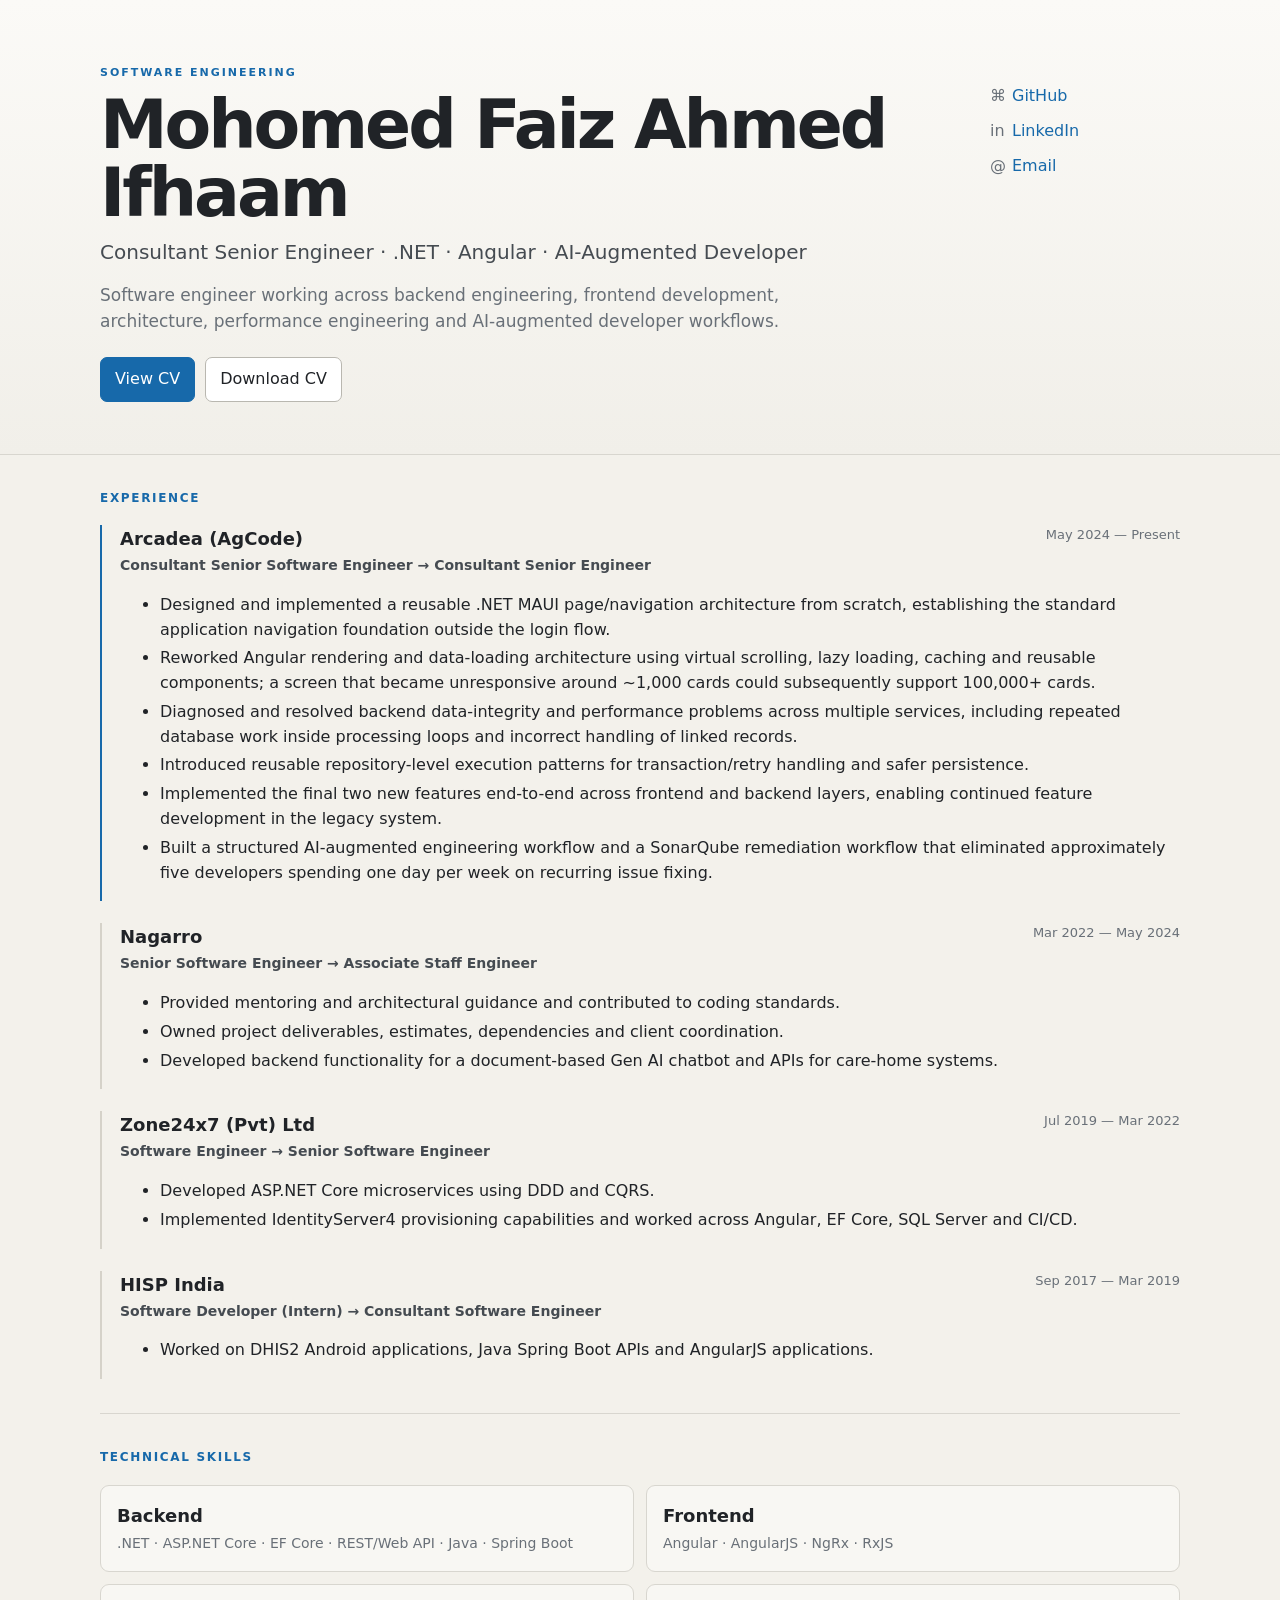
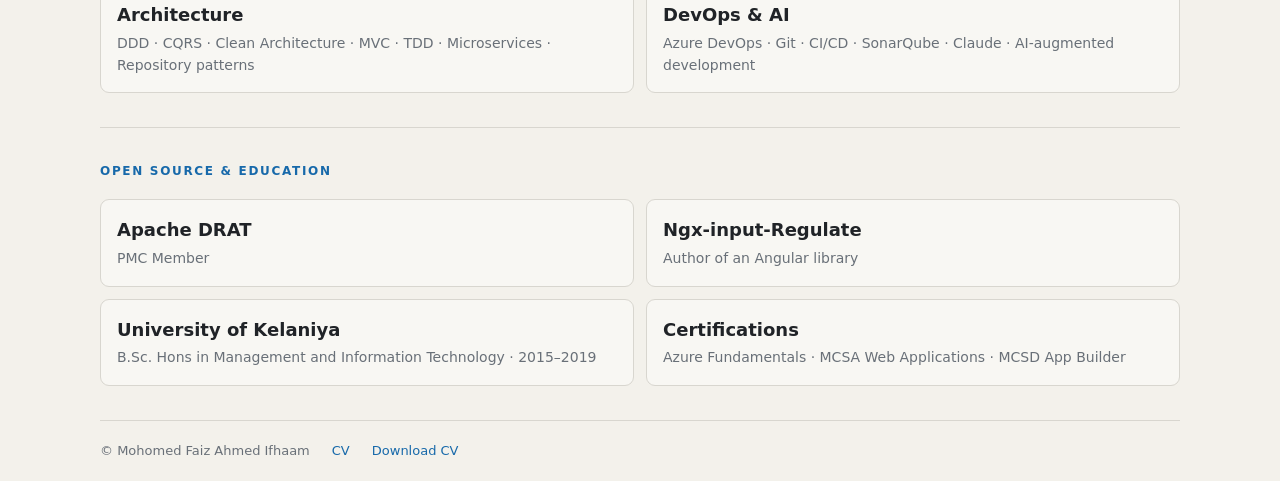
==== commit 2d5ad021: "docs: update CV with confirmed career achievements" ====
--- a/site/index.html
+++ b/site/index.html
@@ -1 +1 @@
-<!doctype html><html lang="en"><head><meta charset="utf-8"><meta name="viewport" content="width=device-width,initial-scale=1"><title>Mohomed Faiz Ahmed Ifhaam — Software Engineer</title><meta name="description" content="Mohomed Faiz Ahmed Ifhaam — Software engineer focused on .NET, Angular, .NET MAUI, backend systems, AI-augmented engineering and performance."><link rel="stylesheet" href="styles.css"></head><body><header class="hero"><div class="container hero-inner"><div><p class="eyebrow">SOFTWARE ENGINEERING</p><h1>Mohomed Faiz Ahmed Ifhaam</h1><p class="headline">Consultant Senior Engineer · .NET · Angular · AI-Augmented Developer</p><p class="intro">Software engineer working across backend engineering, frontend development, architecture, performance engineering and AI-augmented developer workflows.</p><div class="actions"><a class="button primary" href="cv.html">View CV</a><a class="button" href="assets/Ahmed_Ifhaam_CV.pdf" download>Download CV</a></div></div><div class="hero-links"><a href="https://github.com/ahmedifhaam">GitHub</a><a href="https://linkedin.com/in/ahmedifhaam">LinkedIn</a><a href="mailto:ahmedifhaam1@gmail.com">Email</a></div></div></header><main class="container"><section><h2>Experience</h2><div class="experience-list"><article><div class="role"><h3>Arcadea (AgCode)</h3><span>May 2024 — Present</span></div><h4>Consultant Senior Software Engineer → Consultant Senior Engineer</h4><ul><li>Led the Android/.NET MAUI team and designed a reusable custom layout and abstraction layer with drawers, panes and hostable pages for complex product mockups.</li><li>Built the mobile UI foundation over approximately 1.5 years before handing it over to the wider team.</li><li>Moved into .NET backend and legacy Angular maintenance, including performance, coding-standard, and full-stack code-path improvements.</li><li>Built an AI-augmented SonarQube remediation workflow using shell scripting, Claude, worktrees, test generation, TDD and automated code review.</li><li>Eliminated approximately five developers spending one day per week on recurring SonarQube issue fixing.</li><li>Continued into backend/API engineering, Angular performance, security fixes, and AI-augmented developer workflows after transitioning to AgCode.</li><li>Currently improving API performance with a target of reducing normal-case execution time by 10%.</li></ul></article><article><div class="role"><h3>Nagarro</h3><span>Mar 2022 — May 2024</span></div><h4>Senior Software Engineer → Associate Staff Engineer</h4><ul><li>Provided mentoring and architectural guidance and contributed to coding standards.</li><li>Owned project deliverables, estimates, dependencies and client coordination.</li><li>Developed backend functionality for a document-based Gen AI chatbot and APIs for care-home systems.</li></ul></article><article><div class="role"><h3>Zone24x7 (Pvt) Ltd</h3><span>Jul 2019 — Mar 2022</span></div><h4>Software Engineer → Senior Software Engineer</h4><ul><li>Developed ASP.NET Core microservices using DDD and CQRS.</li><li>Implemented IdentityServer4 provisioning capabilities and worked across Angular, EF Core, SQL Server and CI/CD.</li></ul></article><article><div class="role"><h3>HISP India</h3><span>Sep 2017 — Mar 2019</span></div><h4>Software Developer (Intern) → Consultant Software Engineer</h4><ul><li>Worked on DHIS2 Android applications, Java Spring Boot APIs and AngularJS applications.</li></ul></article></div></section><section><h2>Technical Skills</h2><div class="grid"><div class="card"><h3>Backend</h3><p>.NET · ASP.NET Core · EF Core · REST/Web API · Java · Spring Boot</p></div><div class="card"><h3>Frontend</h3><p>Angular · AngularJS · NgRx · RxJS</p></div><div class="card"><h3>Architecture</h3><p>DDD · CQRS · Clean Architecture · MVC · TDD · Microservices</p></div><div class="card"><h3>DevOps & AI</h3><p>Azure DevOps · Git · CI/CD · SonarQube · Claude · AI-augmented automation</p></div></div></section><section><h2>Open Source & Education</h2><div class="grid"><div class="card"><h3>Apache DRAT</h3><p>PMC Member</p></div><div class="card"><h3>Ngx-input-Regulate</h3><p>Author of an Angular library</p></div><div class="card"><h3>University of Kelaniya</h3><p>B.Sc. Hons in Management and Information Technology · 2015–2019</p></div><div class="card"><h3>Certifications</h3><p>Azure Fundamentals · MCSA Web Applications · MCSD App Builder</p></div></div></section></main><footer><div class="container"><span>© Mohomed Faiz Ahmed Ifhaam</span><a href="cv.html">CV</a><a href="assets/Ahmed_Ifhaam_CV.pdf" download>Download CV</a></div></footer></body></html>+<!doctype html><html lang="en"><head><meta charset="utf-8"><meta name="viewport" content="width=device-width,initial-scale=1"><title>Mohomed Faiz Ahmed Ifhaam — Software Engineer</title><meta name="description" content="Mohomed Faiz Ahmed Ifhaam — Consultant Senior Engineer focused on .NET, Angular, software architecture, performance and AI-augmented development."><link rel="stylesheet" href="styles.css"></head><body><header class="hero"><div class="container hero-inner"><div><p class="eyebrow">SOFTWARE ENGINEERING</p><h1>Mohomed Faiz Ahmed Ifhaam</h1><p class="headline">Consultant Senior Engineer · .NET · Angular · AI-Augmented Developer</p><p class="intro">Software engineer working across backend engineering, frontend development, architecture, performance engineering and AI-augmented developer workflows.</p><div class="actions"><a class="button primary" href="cv.html">View CV</a><a class="button" href="assets/Ahmed_Ifhaam_CV.pdf" download>Download CV</a></div></div><div class="hero-links"><a href="https://github.com/ahmedifhaam">GitHub</a><a href="https://linkedin.com/in/ahmedifhaam">LinkedIn</a><a href="mailto:ahmedifhaam1@gmail.com">Email</a></div></div></header><main class="container"><section><h2>Experience</h2><div class="experience-list"><article><div class="role"><h3>Arcadea (AgCode)</h3><span>May 2024 — Present</span></div><h4>Consultant Senior Software Engineer → Consultant Senior Engineer</h4><ul><li>Designed and implemented a reusable .NET MAUI page/navigation architecture from scratch, establishing the standard application navigation foundation outside the login flow.</li><li>Reworked Angular rendering and data-loading architecture using virtual scrolling, lazy loading, caching and reusable components; a screen that became unresponsive around ~1,000 cards could subsequently support 100,000+ cards.</li><li>Diagnosed and resolved backend data-integrity and performance problems across multiple services, including repeated database work inside processing loops and incorrect handling of linked records.</li><li>Introduced reusable repository-level execution patterns for transaction/retry handling and safer persistence.</li><li>Implemented the final two new features end-to-end across frontend and backend layers, enabling continued feature development in the legacy system.</li><li>Built a structured AI-augmented engineering workflow and a SonarQube remediation workflow that eliminated approximately five developers spending one day per week on recurring issue fixing.</li></ul></article><article><div class="role"><h3>Nagarro</h3><span>Mar 2022 — May 2024</span></div><h4>Senior Software Engineer → Associate Staff Engineer</h4><ul><li>Provided mentoring and architectural guidance and contributed to coding standards.</li><li>Owned project deliverables, estimates, dependencies and client coordination.</li><li>Developed backend functionality for a document-based Gen AI chatbot and APIs for care-home systems.</li></ul></article><article><div class="role"><h3>Zone24x7 (Pvt) Ltd</h3><span>Jul 2019 — Mar 2022</span></div><h4>Software Engineer → Senior Software Engineer</h4><ul><li>Developed ASP.NET Core microservices using DDD and CQRS.</li><li>Implemented IdentityServer4 provisioning capabilities and worked across Angular, EF Core, SQL Server and CI/CD.</li></ul></article><article><div class="role"><h3>HISP India</h3><span>Sep 2017 — Mar 2019</span></div><h4>Software Developer (Intern) → Consultant Software Engineer</h4><ul><li>Worked on DHIS2 Android applications, Java Spring Boot APIs and AngularJS applications.</li></ul></article></div></section><section><h2>Technical Skills</h2><div class="grid"><div class="card"><h3>Backend</h3><p>.NET · ASP.NET Core · EF Core · REST/Web API · Java · Spring Boot</p></div><div class="card"><h3>Frontend</h3><p>Angular · AngularJS · NgRx · RxJS</p></div><div class="card"><h3>Architecture</h3><p>DDD · CQRS · Clean Architecture · MVC · TDD · Microservices · Repository patterns</p></div><div class="card"><h3>DevOps & AI</h3><p>Azure DevOps · Git · CI/CD · SonarQube · Claude · AI-augmented development</p></div></div></section><section><h2>Open Source & Education</h2><div class="grid"><div class="card"><h3>Apache DRAT</h3><p>PMC Member</p></div><div class="card"><h3>Ngx-input-Regulate</h3><p>Author of an Angular library</p></div><div class="card"><h3>University of Kelaniya</h3><p>B.Sc. Hons in Management and Information Technology · 2015–2019</p></div><div class="card"><h3>Certifications</h3><p>Azure Fundamentals · MCSA Web Applications · MCSD App Builder</p></div></div></section></main><footer><div class="container"><span>© Mohomed Faiz Ahmed Ifhaam</span><a href="cv.html">CV</a><a href="assets/Ahmed_Ifhaam_CV.pdf" download>Download CV</a></div></footer></body></html>
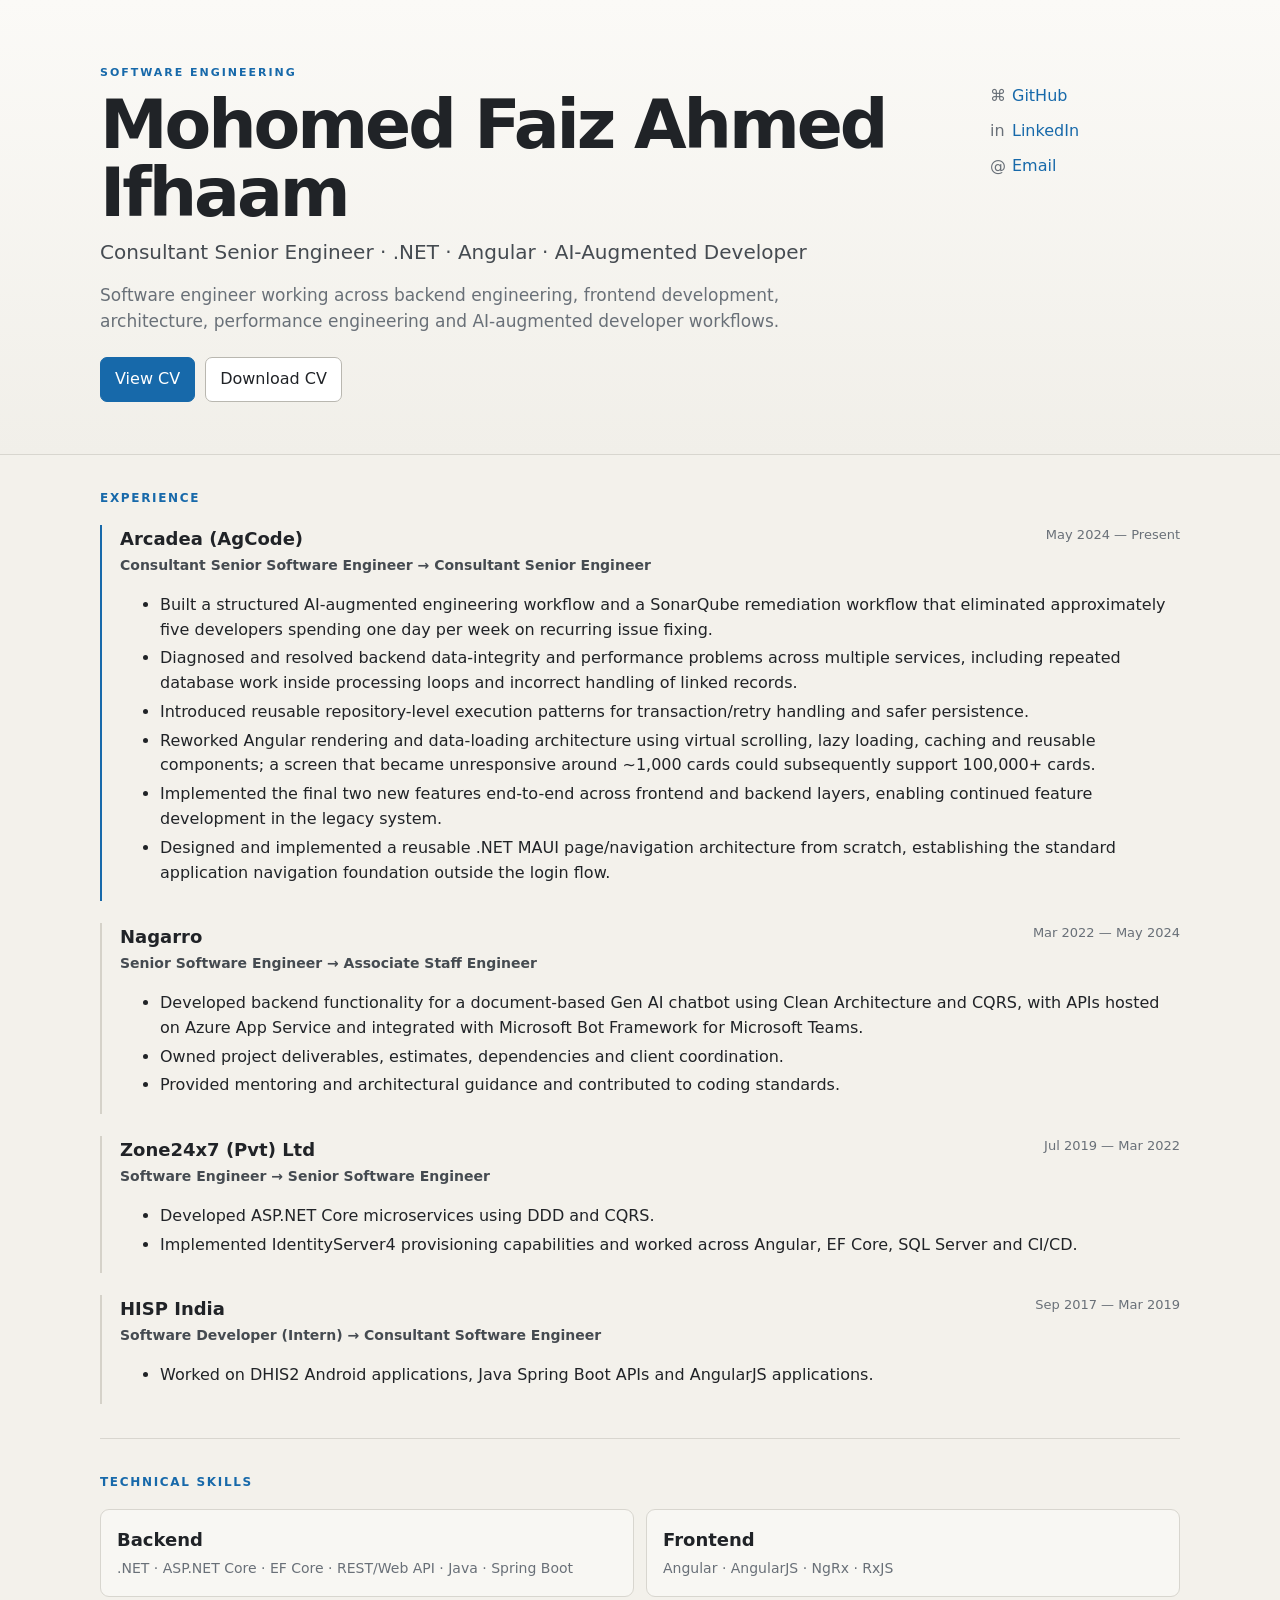
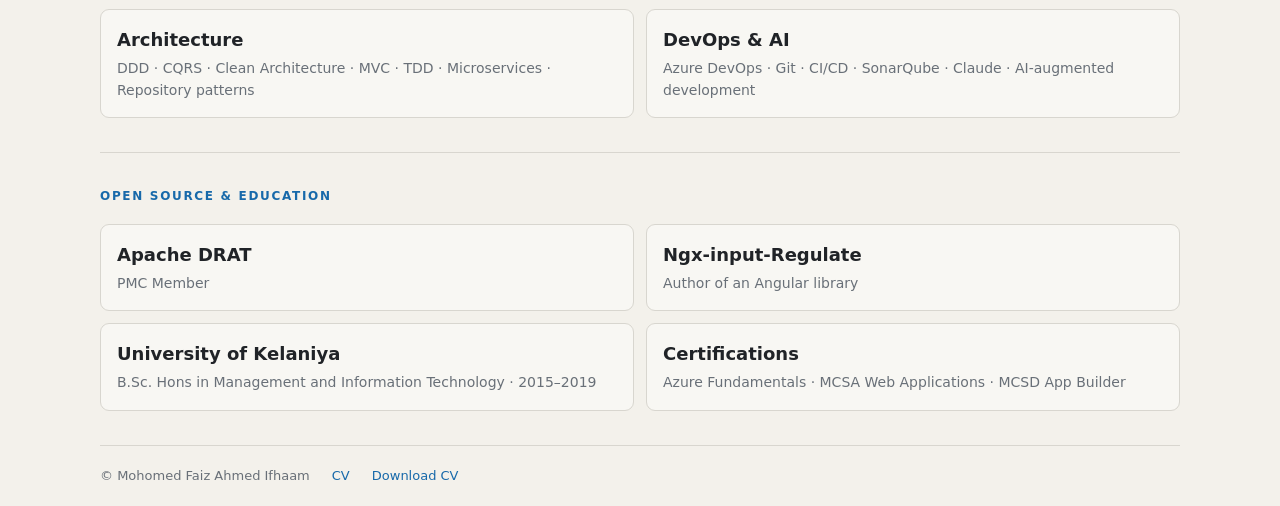
==== commit 622f9d71: "docs: reorder CV achievements and refine Nagarro stack" ====
--- a/site/index.html
+++ b/site/index.html
@@ -1 +1 @@
-<!doctype html><html lang="en"><head><meta charset="utf-8"><meta name="viewport" content="width=device-width,initial-scale=1"><title>Mohomed Faiz Ahmed Ifhaam — Software Engineer</title><meta name="description" content="Mohomed Faiz Ahmed Ifhaam — Consultant Senior Engineer focused on .NET, Angular, software architecture, performance and AI-augmented development."><link rel="stylesheet" href="styles.css"></head><body><header class="hero"><div class="container hero-inner"><div><p class="eyebrow">SOFTWARE ENGINEERING</p><h1>Mohomed Faiz Ahmed Ifhaam</h1><p class="headline">Consultant Senior Engineer · .NET · Angular · AI-Augmented Developer</p><p class="intro">Software engineer working across backend engineering, frontend development, architecture, performance engineering and AI-augmented developer workflows.</p><div class="actions"><a class="button primary" href="cv.html">View CV</a><a class="button" href="assets/Ahmed_Ifhaam_CV.pdf" download>Download CV</a></div></div><div class="hero-links"><a href="https://github.com/ahmedifhaam">GitHub</a><a href="https://linkedin.com/in/ahmedifhaam">LinkedIn</a><a href="mailto:ahmedifhaam1@gmail.com">Email</a></div></div></header><main class="container"><section><h2>Experience</h2><div class="experience-list"><article><div class="role"><h3>Arcadea (AgCode)</h3><span>May 2024 — Present</span></div><h4>Consultant Senior Software Engineer → Consultant Senior Engineer</h4><ul><li>Designed and implemented a reusable .NET MAUI page/navigation architecture from scratch, establishing the standard application navigation foundation outside the login flow.</li><li>Reworked Angular rendering and data-loading architecture using virtual scrolling, lazy loading, caching and reusable components; a screen that became unresponsive around ~1,000 cards could subsequently support 100,000+ cards.</li><li>Diagnosed and resolved backend data-integrity and performance problems across multiple services, including repeated database work inside processing loops and incorrect handling of linked records.</li><li>Introduced reusable repository-level execution patterns for transaction/retry handling and safer persistence.</li><li>Implemented the final two new features end-to-end across frontend and backend layers, enabling continued feature development in the legacy system.</li><li>Built a structured AI-augmented engineering workflow and a SonarQube remediation workflow that eliminated approximately five developers spending one day per week on recurring issue fixing.</li></ul></article><article><div class="role"><h3>Nagarro</h3><span>Mar 2022 — May 2024</span></div><h4>Senior Software Engineer → Associate Staff Engineer</h4><ul><li>Provided mentoring and architectural guidance and contributed to coding standards.</li><li>Owned project deliverables, estimates, dependencies and client coordination.</li><li>Developed backend functionality for a document-based Gen AI chatbot and APIs for care-home systems.</li></ul></article><article><div class="role"><h3>Zone24x7 (Pvt) Ltd</h3><span>Jul 2019 — Mar 2022</span></div><h4>Software Engineer → Senior Software Engineer</h4><ul><li>Developed ASP.NET Core microservices using DDD and CQRS.</li><li>Implemented IdentityServer4 provisioning capabilities and worked across Angular, EF Core, SQL Server and CI/CD.</li></ul></article><article><div class="role"><h3>HISP India</h3><span>Sep 2017 — Mar 2019</span></div><h4>Software Developer (Intern) → Consultant Software Engineer</h4><ul><li>Worked on DHIS2 Android applications, Java Spring Boot APIs and AngularJS applications.</li></ul></article></div></section><section><h2>Technical Skills</h2><div class="grid"><div class="card"><h3>Backend</h3><p>.NET · ASP.NET Core · EF Core · REST/Web API · Java · Spring Boot</p></div><div class="card"><h3>Frontend</h3><p>Angular · AngularJS · NgRx · RxJS</p></div><div class="card"><h3>Architecture</h3><p>DDD · CQRS · Clean Architecture · MVC · TDD · Microservices · Repository patterns</p></div><div class="card"><h3>DevOps & AI</h3><p>Azure DevOps · Git · CI/CD · SonarQube · Claude · AI-augmented development</p></div></div></section><section><h2>Open Source & Education</h2><div class="grid"><div class="card"><h3>Apache DRAT</h3><p>PMC Member</p></div><div class="card"><h3>Ngx-input-Regulate</h3><p>Author of an Angular library</p></div><div class="card"><h3>University of Kelaniya</h3><p>B.Sc. Hons in Management and Information Technology · 2015–2019</p></div><div class="card"><h3>Certifications</h3><p>Azure Fundamentals · MCSA Web Applications · MCSD App Builder</p></div></div></section></main><footer><div class="container"><span>© Mohomed Faiz Ahmed Ifhaam</span><a href="cv.html">CV</a><a href="assets/Ahmed_Ifhaam_CV.pdf" download>Download CV</a></div></footer></body></html>+<!doctype html><html lang="en"><head><meta charset="utf-8"><meta name="viewport" content="width=device-width,initial-scale=1"><title>Mohomed Faiz Ahmed Ifhaam — Software Engineer</title><meta name="description" content="Mohomed Faiz Ahmed Ifhaam — Consultant Senior Engineer focused on .NET, Angular, software architecture, performance and AI-augmented development."><link rel="stylesheet" href="styles.css"></head><body><header class="hero"><div class="container hero-inner"><div><p class="eyebrow">SOFTWARE ENGINEERING</p><h1>Mohomed Faiz Ahmed Ifhaam</h1><p class="headline">Consultant Senior Engineer · .NET · Angular · AI-Augmented Developer</p><p class="intro">Software engineer working across backend engineering, frontend development, architecture, performance engineering and AI-augmented developer workflows.</p><div class="actions"><a class="button primary" href="cv.html">View CV</a><a class="button" href="assets/Ahmed_Ifhaam_CV.pdf" download>Download CV</a></div></div><div class="hero-links"><a href="https://github.com/ahmedifhaam">GitHub</a><a href="https://linkedin.com/in/ahmedifhaam">LinkedIn</a><a href="mailto:ahmedifhaam1@gmail.com">Email</a></div></div></header><main class="container"><section><h2>Experience</h2><div class="experience-list"><article><div class="role"><h3>Arcadea (AgCode)</h3><span>May 2024 — Present</span></div><h4>Consultant Senior Software Engineer → Consultant Senior Engineer</h4><ul><li>Built a structured AI-augmented engineering workflow and a SonarQube remediation workflow that eliminated approximately five developers spending one day per week on recurring issue fixing.</li><li>Diagnosed and resolved backend data-integrity and performance problems across multiple services, including repeated database work inside processing loops and incorrect handling of linked records.</li><li>Introduced reusable repository-level execution patterns for transaction/retry handling and safer persistence.</li><li>Reworked Angular rendering and data-loading architecture using virtual scrolling, lazy loading, caching and reusable components; a screen that became unresponsive around ~1,000 cards could subsequently support 100,000+ cards.</li><li>Implemented the final two new features end-to-end across frontend and backend layers, enabling continued feature development in the legacy system.</li><li>Designed and implemented a reusable .NET MAUI page/navigation architecture from scratch, establishing the standard application navigation foundation outside the login flow.</li></ul></article><article><div class="role"><h3>Nagarro</h3><span>Mar 2022 — May 2024</span></div><h4>Senior Software Engineer → Associate Staff Engineer</h4><ul><li>Developed backend functionality for a document-based Gen AI chatbot using Clean Architecture and CQRS, with APIs hosted on Azure App Service and integrated with Microsoft Bot Framework for Microsoft Teams.</li><li>Owned project deliverables, estimates, dependencies and client coordination.</li><li>Provided mentoring and architectural guidance and contributed to coding standards.</li></ul></article><article><div class="role"><h3>Zone24x7 (Pvt) Ltd</h3><span>Jul 2019 — Mar 2022</span></div><h4>Software Engineer → Senior Software Engineer</h4><ul><li>Developed ASP.NET Core microservices using DDD and CQRS.</li><li>Implemented IdentityServer4 provisioning capabilities and worked across Angular, EF Core, SQL Server and CI/CD.</li></ul></article><article><div class="role"><h3>HISP India</h3><span>Sep 2017 — Mar 2019</span></div><h4>Software Developer (Intern) → Consultant Software Engineer</h4><ul><li>Worked on DHIS2 Android applications, Java Spring Boot APIs and AngularJS applications.</li></ul></article></div></section><section><h2>Technical Skills</h2><div class="grid"><div class="card"><h3>Backend</h3><p>.NET · ASP.NET Core · EF Core · REST/Web API · Java · Spring Boot</p></div><div class="card"><h3>Frontend</h3><p>Angular · AngularJS · NgRx · RxJS</p></div><div class="card"><h3>Architecture</h3><p>DDD · CQRS · Clean Architecture · MVC · TDD · Microservices · Repository patterns</p></div><div class="card"><h3>DevOps & AI</h3><p>Azure DevOps · Git · CI/CD · SonarQube · Claude · AI-augmented development</p></div></div></section><section><h2>Open Source & Education</h2><div class="grid"><div class="card"><h3>Apache DRAT</h3><p>PMC Member</p></div><div class="card"><h3>Ngx-input-Regulate</h3><p>Author of an Angular library</p></div><div class="card"><h3>University of Kelaniya</h3><p>B.Sc. Hons in Management and Information Technology · 2015–2019</p></div><div class="card"><h3>Certifications</h3><p>Azure Fundamentals · MCSA Web Applications · MCSD App Builder</p></div></div></section></main><footer><div class="container"><span>© Mohomed Faiz Ahmed Ifhaam</span><a href="cv.html">CV</a><a href="assets/Ahmed_Ifhaam_CV.pdf" download>Download CV</a></div></footer></body></html>
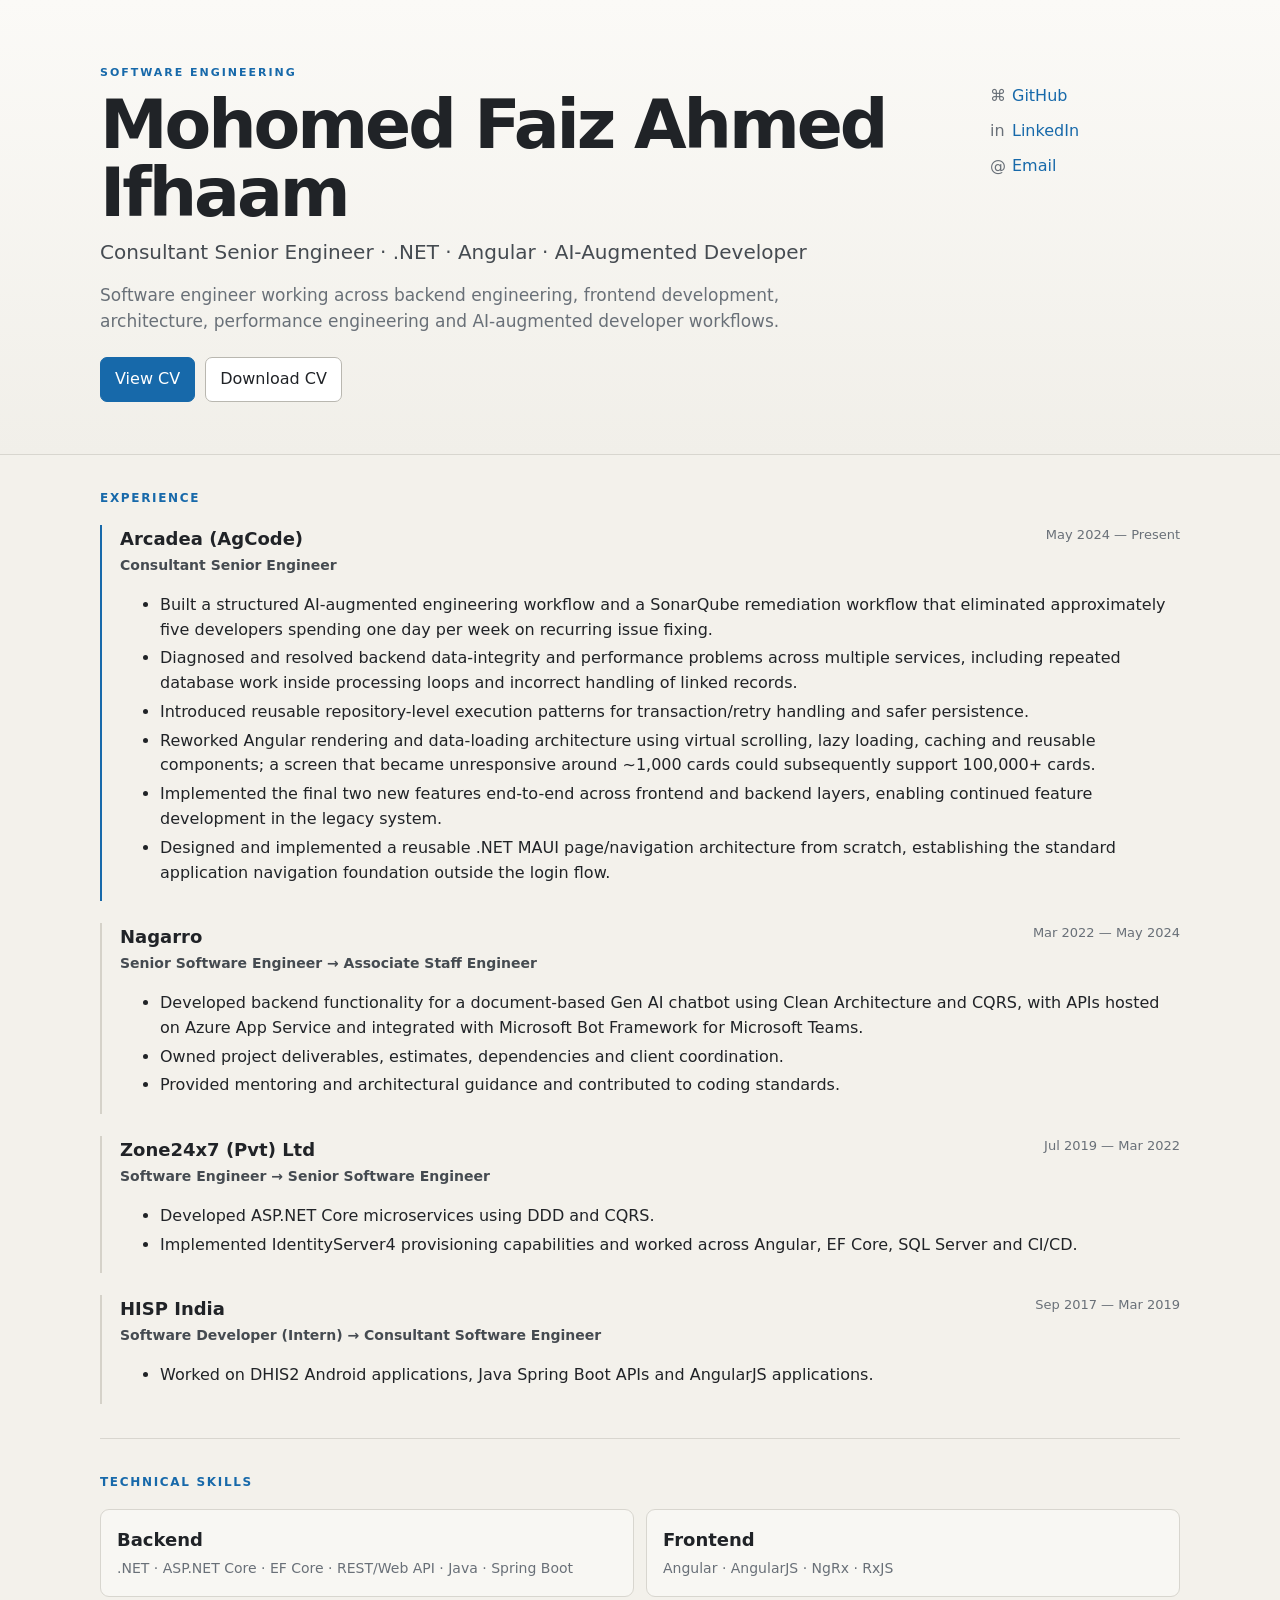
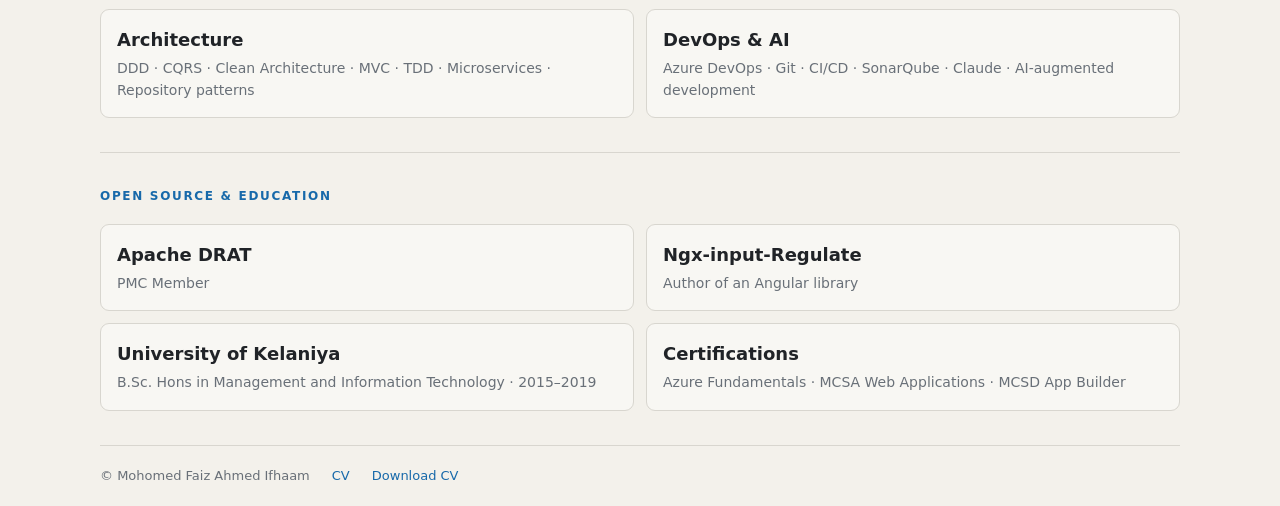
==== commit e25f219f: "docs: correct Arcadea title" ====
--- a/site/index.html
+++ b/site/index.html
@@ -1 +1 @@
-<!doctype html><html lang="en"><head><meta charset="utf-8"><meta name="viewport" content="width=device-width,initial-scale=1"><title>Mohomed Faiz Ahmed Ifhaam — Software Engineer</title><meta name="description" content="Mohomed Faiz Ahmed Ifhaam — Consultant Senior Engineer focused on .NET, Angular, software architecture, performance and AI-augmented development."><link rel="stylesheet" href="styles.css"></head><body><header class="hero"><div class="container hero-inner"><div><p class="eyebrow">SOFTWARE ENGINEERING</p><h1>Mohomed Faiz Ahmed Ifhaam</h1><p class="headline">Consultant Senior Engineer · .NET · Angular · AI-Augmented Developer</p><p class="intro">Software engineer working across backend engineering, frontend development, architecture, performance engineering and AI-augmented developer workflows.</p><div class="actions"><a class="button primary" href="cv.html">View CV</a><a class="button" href="assets/Ahmed_Ifhaam_CV.pdf" download>Download CV</a></div></div><div class="hero-links"><a href="https://github.com/ahmedifhaam">GitHub</a><a href="https://linkedin.com/in/ahmedifhaam">LinkedIn</a><a href="mailto:ahmedifhaam1@gmail.com">Email</a></div></div></header><main class="container"><section><h2>Experience</h2><div class="experience-list"><article><div class="role"><h3>Arcadea (AgCode)</h3><span>May 2024 — Present</span></div><h4>Consultant Senior Software Engineer → Consultant Senior Engineer</h4><ul><li>Built a structured AI-augmented engineering workflow and a SonarQube remediation workflow that eliminated approximately five developers spending one day per week on recurring issue fixing.</li><li>Diagnosed and resolved backend data-integrity and performance problems across multiple services, including repeated database work inside processing loops and incorrect handling of linked records.</li><li>Introduced reusable repository-level execution patterns for transaction/retry handling and safer persistence.</li><li>Reworked Angular rendering and data-loading architecture using virtual scrolling, lazy loading, caching and reusable components; a screen that became unresponsive around ~1,000 cards could subsequently support 100,000+ cards.</li><li>Implemented the final two new features end-to-end across frontend and backend layers, enabling continued feature development in the legacy system.</li><li>Designed and implemented a reusable .NET MAUI page/navigation architecture from scratch, establishing the standard application navigation foundation outside the login flow.</li></ul></article><article><div class="role"><h3>Nagarro</h3><span>Mar 2022 — May 2024</span></div><h4>Senior Software Engineer → Associate Staff Engineer</h4><ul><li>Developed backend functionality for a document-based Gen AI chatbot using Clean Architecture and CQRS, with APIs hosted on Azure App Service and integrated with Microsoft Bot Framework for Microsoft Teams.</li><li>Owned project deliverables, estimates, dependencies and client coordination.</li><li>Provided mentoring and architectural guidance and contributed to coding standards.</li></ul></article><article><div class="role"><h3>Zone24x7 (Pvt) Ltd</h3><span>Jul 2019 — Mar 2022</span></div><h4>Software Engineer → Senior Software Engineer</h4><ul><li>Developed ASP.NET Core microservices using DDD and CQRS.</li><li>Implemented IdentityServer4 provisioning capabilities and worked across Angular, EF Core, SQL Server and CI/CD.</li></ul></article><article><div class="role"><h3>HISP India</h3><span>Sep 2017 — Mar 2019</span></div><h4>Software Developer (Intern) → Consultant Software Engineer</h4><ul><li>Worked on DHIS2 Android applications, Java Spring Boot APIs and AngularJS applications.</li></ul></article></div></section><section><h2>Technical Skills</h2><div class="grid"><div class="card"><h3>Backend</h3><p>.NET · ASP.NET Core · EF Core · REST/Web API · Java · Spring Boot</p></div><div class="card"><h3>Frontend</h3><p>Angular · AngularJS · NgRx · RxJS</p></div><div class="card"><h3>Architecture</h3><p>DDD · CQRS · Clean Architecture · MVC · TDD · Microservices · Repository patterns</p></div><div class="card"><h3>DevOps & AI</h3><p>Azure DevOps · Git · CI/CD · SonarQube · Claude · AI-augmented development</p></div></div></section><section><h2>Open Source & Education</h2><div class="grid"><div class="card"><h3>Apache DRAT</h3><p>PMC Member</p></div><div class="card"><h3>Ngx-input-Regulate</h3><p>Author of an Angular library</p></div><div class="card"><h3>University of Kelaniya</h3><p>B.Sc. Hons in Management and Information Technology · 2015–2019</p></div><div class="card"><h3>Certifications</h3><p>Azure Fundamentals · MCSA Web Applications · MCSD App Builder</p></div></div></section></main><footer><div class="container"><span>© Mohomed Faiz Ahmed Ifhaam</span><a href="cv.html">CV</a><a href="assets/Ahmed_Ifhaam_CV.pdf" download>Download CV</a></div></footer></body></html>+<!doctype html><html lang="en"><head><meta charset="utf-8"><meta name="viewport" content="width=device-width,initial-scale=1"><title>Mohomed Faiz Ahmed Ifhaam — Software Engineer</title><meta name="description" content="Mohomed Faiz Ahmed Ifhaam — Consultant Senior Engineer focused on .NET, Angular, software architecture, performance and AI-augmented development."><link rel="stylesheet" href="styles.css"></head><body><header class="hero"><div class="container hero-inner"><div><p class="eyebrow">SOFTWARE ENGINEERING</p><h1>Mohomed Faiz Ahmed Ifhaam</h1><p class="headline">Consultant Senior Engineer · .NET · Angular · AI-Augmented Developer</p><p class="intro">Software engineer working across backend engineering, frontend development, architecture, performance engineering and AI-augmented developer workflows.</p><div class="actions"><a class="button primary" href="cv.html">View CV</a><a class="button" href="assets/Ahmed_Ifhaam_CV.pdf" download>Download CV</a></div></div><div class="hero-links"><a href="https://github.com/ahmedifhaam">GitHub</a><a href="https://linkedin.com/in/ahmedifhaam">LinkedIn</a><a href="mailto:ahmedifhaam1@gmail.com">Email</a></div></div></header><main class="container"><section><h2>Experience</h2><div class="experience-list"><article><div class="role"><h3>Arcadea (AgCode)</h3><span>May 2024 — Present</span></div><h4>Consultant Senior Engineer</h4><ul><li>Built a structured AI-augmented engineering workflow and a SonarQube remediation workflow that eliminated approximately five developers spending one day per week on recurring issue fixing.</li><li>Diagnosed and resolved backend data-integrity and performance problems across multiple services, including repeated database work inside processing loops and incorrect handling of linked records.</li><li>Introduced reusable repository-level execution patterns for transaction/retry handling and safer persistence.</li><li>Reworked Angular rendering and data-loading architecture using virtual scrolling, lazy loading, caching and reusable components; a screen that became unresponsive around ~1,000 cards could subsequently support 100,000+ cards.</li><li>Implemented the final two new features end-to-end across frontend and backend layers, enabling continued feature development in the legacy system.</li><li>Designed and implemented a reusable .NET MAUI page/navigation architecture from scratch, establishing the standard application navigation foundation outside the login flow.</li></ul></article><article><div class="role"><h3>Nagarro</h3><span>Mar 2022 — May 2024</span></div><h4>Senior Software Engineer → Associate Staff Engineer</h4><ul><li>Developed backend functionality for a document-based Gen AI chatbot using Clean Architecture and CQRS, with APIs hosted on Azure App Service and integrated with Microsoft Bot Framework for Microsoft Teams.</li><li>Owned project deliverables, estimates, dependencies and client coordination.</li><li>Provided mentoring and architectural guidance and contributed to coding standards.</li></ul></article><article><div class="role"><h3>Zone24x7 (Pvt) Ltd</h3><span>Jul 2019 — Mar 2022</span></div><h4>Software Engineer → Senior Software Engineer</h4><ul><li>Developed ASP.NET Core microservices using DDD and CQRS.</li><li>Implemented IdentityServer4 provisioning capabilities and worked across Angular, EF Core, SQL Server and CI/CD.</li></ul></article><article><div class="role"><h3>HISP India</h3><span>Sep 2017 — Mar 2019</span></div><h4>Software Developer (Intern) → Consultant Software Engineer</h4><ul><li>Worked on DHIS2 Android applications, Java Spring Boot APIs and AngularJS applications.</li></ul></article></div></section><section><h2>Technical Skills</h2><div class="grid"><div class="card"><h3>Backend</h3><p>.NET · ASP.NET Core · EF Core · REST/Web API · Java · Spring Boot</p></div><div class="card"><h3>Frontend</h3><p>Angular · AngularJS · NgRx · RxJS</p></div><div class="card"><h3>Architecture</h3><p>DDD · CQRS · Clean Architecture · MVC · TDD · Microservices · Repository patterns</p></div><div class="card"><h3>DevOps & AI</h3><p>Azure DevOps · Git · CI/CD · SonarQube · Claude · AI-augmented development</p></div></div></section><section><h2>Open Source & Education</h2><div class="grid"><div class="card"><h3>Apache DRAT</h3><p>PMC Member</p></div><div class="card"><h3>Ngx-input-Regulate</h3><p>Author of an Angular library</p></div><div class="card"><h3>University of Kelaniya</h3><p>B.Sc. Hons in Management and Information Technology · 2015–2019</p></div><div class="card"><h3>Certifications</h3><p>Azure Fundamentals · MCSA Web Applications · MCSD App Builder</p></div></div></section></main><footer><div class="container"><span>© Mohomed Faiz Ahmed Ifhaam</span><a href="cv.html">CV</a><a href="assets/Ahmed_Ifhaam_CV.pdf" download>Download CV</a></div></footer></body></html>
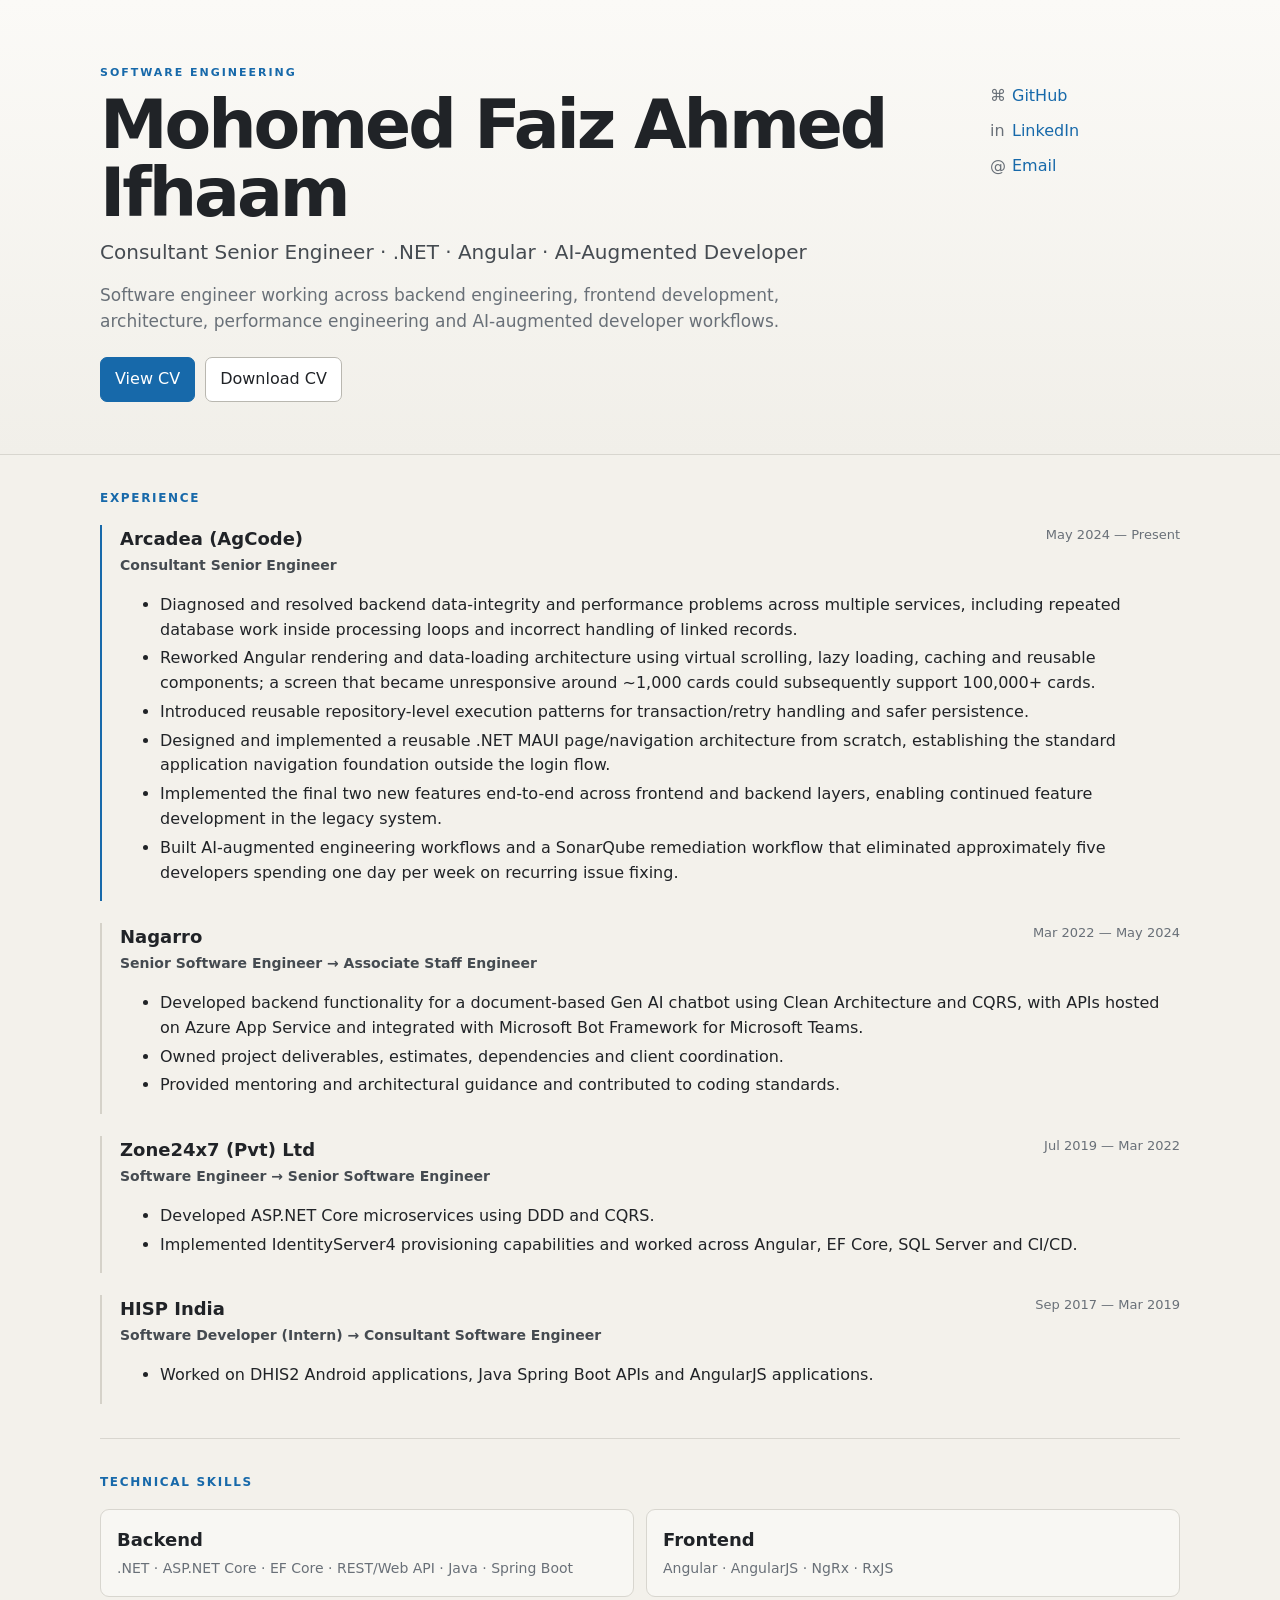
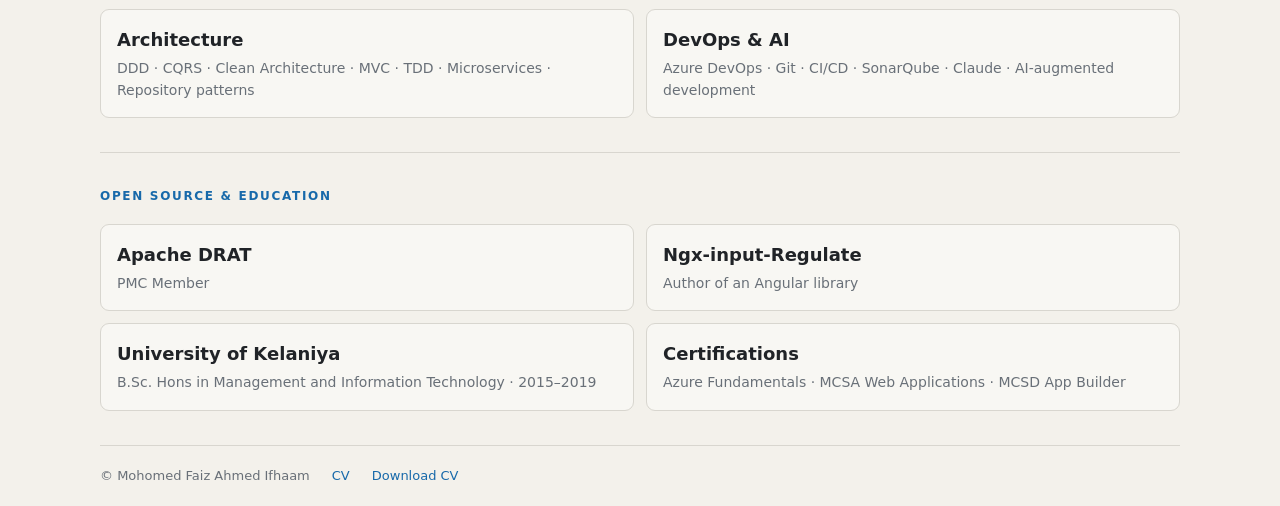
==== commit 69acc1c8: "Refine CV experience ordering and wording" ====
--- a/site/index.html
+++ b/site/index.html
@@ -1 +1 @@
-<!doctype html><html lang="en"><head><meta charset="utf-8"><meta name="viewport" content="width=device-width,initial-scale=1"><title>Mohomed Faiz Ahmed Ifhaam — Software Engineer</title><meta name="description" content="Mohomed Faiz Ahmed Ifhaam — Consultant Senior Engineer focused on .NET, Angular, software architecture, performance and AI-augmented development."><link rel="stylesheet" href="styles.css"></head><body><header class="hero"><div class="container hero-inner"><div><p class="eyebrow">SOFTWARE ENGINEERING</p><h1>Mohomed Faiz Ahmed Ifhaam</h1><p class="headline">Consultant Senior Engineer · .NET · Angular · AI-Augmented Developer</p><p class="intro">Software engineer working across backend engineering, frontend development, architecture, performance engineering and AI-augmented developer workflows.</p><div class="actions"><a class="button primary" href="cv.html">View CV</a><a class="button" href="assets/Ahmed_Ifhaam_CV.pdf" download>Download CV</a></div></div><div class="hero-links"><a href="https://github.com/ahmedifhaam">GitHub</a><a href="https://linkedin.com/in/ahmedifhaam">LinkedIn</a><a href="mailto:ahmedifhaam1@gmail.com">Email</a></div></div></header><main class="container"><section><h2>Experience</h2><div class="experience-list"><article><div class="role"><h3>Arcadea (AgCode)</h3><span>May 2024 — Present</span></div><h4>Consultant Senior Engineer</h4><ul><li>Built a structured AI-augmented engineering workflow and a SonarQube remediation workflow that eliminated approximately five developers spending one day per week on recurring issue fixing.</li><li>Diagnosed and resolved backend data-integrity and performance problems across multiple services, including repeated database work inside processing loops and incorrect handling of linked records.</li><li>Introduced reusable repository-level execution patterns for transaction/retry handling and safer persistence.</li><li>Reworked Angular rendering and data-loading architecture using virtual scrolling, lazy loading, caching and reusable components; a screen that became unresponsive around ~1,000 cards could subsequently support 100,000+ cards.</li><li>Implemented the final two new features end-to-end across frontend and backend layers, enabling continued feature development in the legacy system.</li><li>Designed and implemented a reusable .NET MAUI page/navigation architecture from scratch, establishing the standard application navigation foundation outside the login flow.</li></ul></article><article><div class="role"><h3>Nagarro</h3><span>Mar 2022 — May 2024</span></div><h4>Senior Software Engineer → Associate Staff Engineer</h4><ul><li>Developed backend functionality for a document-based Gen AI chatbot using Clean Architecture and CQRS, with APIs hosted on Azure App Service and integrated with Microsoft Bot Framework for Microsoft Teams.</li><li>Owned project deliverables, estimates, dependencies and client coordination.</li><li>Provided mentoring and architectural guidance and contributed to coding standards.</li></ul></article><article><div class="role"><h3>Zone24x7 (Pvt) Ltd</h3><span>Jul 2019 — Mar 2022</span></div><h4>Software Engineer → Senior Software Engineer</h4><ul><li>Developed ASP.NET Core microservices using DDD and CQRS.</li><li>Implemented IdentityServer4 provisioning capabilities and worked across Angular, EF Core, SQL Server and CI/CD.</li></ul></article><article><div class="role"><h3>HISP India</h3><span>Sep 2017 — Mar 2019</span></div><h4>Software Developer (Intern) → Consultant Software Engineer</h4><ul><li>Worked on DHIS2 Android applications, Java Spring Boot APIs and AngularJS applications.</li></ul></article></div></section><section><h2>Technical Skills</h2><div class="grid"><div class="card"><h3>Backend</h3><p>.NET · ASP.NET Core · EF Core · REST/Web API · Java · Spring Boot</p></div><div class="card"><h3>Frontend</h3><p>Angular · AngularJS · NgRx · RxJS</p></div><div class="card"><h3>Architecture</h3><p>DDD · CQRS · Clean Architecture · MVC · TDD · Microservices · Repository patterns</p></div><div class="card"><h3>DevOps & AI</h3><p>Azure DevOps · Git · CI/CD · SonarQube · Claude · AI-augmented development</p></div></div></section><section><h2>Open Source & Education</h2><div class="grid"><div class="card"><h3>Apache DRAT</h3><p>PMC Member</p></div><div class="card"><h3>Ngx-input-Regulate</h3><p>Author of an Angular library</p></div><div class="card"><h3>University of Kelaniya</h3><p>B.Sc. Hons in Management and Information Technology · 2015–2019</p></div><div class="card"><h3>Certifications</h3><p>Azure Fundamentals · MCSA Web Applications · MCSD App Builder</p></div></div></section></main><footer><div class="container"><span>© Mohomed Faiz Ahmed Ifhaam</span><a href="cv.html">CV</a><a href="assets/Ahmed_Ifhaam_CV.pdf" download>Download CV</a></div></footer></body></html>+<!doctype html><html lang="en"><head><meta charset="utf-8"><meta name="viewport" content="width=device-width,initial-scale=1"><title>Mohomed Faiz Ahmed Ifhaam — Software Engineer</title><meta name="description" content="Mohomed Faiz Ahmed Ifhaam — Consultant Senior Engineer focused on .NET, Angular, software architecture, performance and AI-augmented development."><link rel="stylesheet" href="styles.css"></head><body><header class="hero"><div class="container hero-inner"><div><p class="eyebrow">SOFTWARE ENGINEERING</p><h1>Mohomed Faiz Ahmed Ifhaam</h1><p class="headline">Consultant Senior Engineer · .NET · Angular · AI-Augmented Developer</p><p class="intro">Software engineer working across backend engineering, frontend development, architecture, performance engineering and AI-augmented developer workflows.</p><div class="actions"><a class="button primary" href="cv.html">View CV</a><a class="button" href="assets/Ahmed_Ifhaam_CV.pdf" download>Download CV</a></div></div><div class="hero-links"><a href="https://github.com/ahmedifhaam">GitHub</a><a href="https://linkedin.com/in/ahmedifhaam">LinkedIn</a><a href="mailto:ahmedifhaam1@gmail.com">Email</a></div></div></header><main class="container"><section><h2>Experience</h2><div class="experience-list"><article><div class="role"><h3>Arcadea (AgCode)</h3><span>May 2024 — Present</span></div><h4>Consultant Senior Engineer</h4><ul><li>Diagnosed and resolved backend data-integrity and performance problems across multiple services, including repeated database work inside processing loops and incorrect handling of linked records.</li><li>Reworked Angular rendering and data-loading architecture using virtual scrolling, lazy loading, caching and reusable components; a screen that became unresponsive around ~1,000 cards could subsequently support 100,000+ cards.</li><li>Introduced reusable repository-level execution patterns for transaction/retry handling and safer persistence.</li><li>Designed and implemented a reusable .NET MAUI page/navigation architecture from scratch, establishing the standard application navigation foundation outside the login flow.</li><li>Implemented the final two new features end-to-end across frontend and backend layers, enabling continued feature development in the legacy system.</li><li>Built AI-augmented engineering workflows and a SonarQube remediation workflow that eliminated approximately five developers spending one day per week on recurring issue fixing.</li></ul></article><article><div class="role"><h3>Nagarro</h3><span>Mar 2022 — May 2024</span></div><h4>Senior Software Engineer → Associate Staff Engineer</h4><ul><li>Developed backend functionality for a document-based Gen AI chatbot using Clean Architecture and CQRS, with APIs hosted on Azure App Service and integrated with Microsoft Bot Framework for Microsoft Teams.</li><li>Owned project deliverables, estimates, dependencies and client coordination.</li><li>Provided mentoring and architectural guidance and contributed to coding standards.</li></ul></article><article><div class="role"><h3>Zone24x7 (Pvt) Ltd</h3><span>Jul 2019 — Mar 2022</span></div><h4>Software Engineer → Senior Software Engineer</h4><ul><li>Developed ASP.NET Core microservices using DDD and CQRS.</li><li>Implemented IdentityServer4 provisioning capabilities and worked across Angular, EF Core, SQL Server and CI/CD.</li></ul></article><article><div class="role"><h3>HISP India</h3><span>Sep 2017 — Mar 2019</span></div><h4>Software Developer (Intern) → Consultant Software Engineer</h4><ul><li>Worked on DHIS2 Android applications, Java Spring Boot APIs and AngularJS applications.</li></ul></article></div></section><section><h2>Technical Skills</h2><div class="grid"><div class="card"><h3>Backend</h3><p>.NET · ASP.NET Core · EF Core · REST/Web API · Java · Spring Boot</p></div><div class="card"><h3>Frontend</h3><p>Angular · AngularJS · NgRx · RxJS</p></div><div class="card"><h3>Architecture</h3><p>DDD · CQRS · Clean Architecture · MVC · TDD · Microservices · Repository patterns</p></div><div class="card"><h3>DevOps & AI</h3><p>Azure DevOps · Git · CI/CD · SonarQube · Claude · AI-augmented development</p></div></div></section><section><h2>Open Source & Education</h2><div class="grid"><div class="card"><h3>Apache DRAT</h3><p>PMC Member</p></div><div class="card"><h3>Ngx-input-Regulate</h3><p>Author of an Angular library</p></div><div class="card"><h3>University of Kelaniya</h3><p>B.Sc. Hons in Management and Information Technology · 2015–2019</p></div><div class="card"><h3>Certifications</h3><p>Azure Fundamentals · MCSA Web Applications · MCSD App Builder</p></div></div></section></main><footer><div class="container"><span>© Mohomed Faiz Ahmed Ifhaam</span><a href="cv.html">CV</a><a href="assets/Ahmed_Ifhaam_CV.pdf" download>Download CV</a></div></footer></body></html>
--- a/site/styles.css
+++ b/site/styles.css
@@ -1 +1,18 @@
-:root{--bg:#f3f1eb;--panel:#f8f7f3;--ink:#202327;--muted:#697078;--line:#d8d6cf;--accent:#1769aa;--paper:#fbfaf7;--paper-2:#f5f4ef;--paper-ink:#202327;--soft:#eeece6}*{box-sizing:border-box}html{scroll-behavior:smooth}body{margin:0;font-family:Inter,ui-sans-serif,system-ui,-apple-system,BlinkMacSystemFont,"Segoe UI",sans-serif;color:var(--ink);background:var(--bg);line-height:1.55}.container{width:min(1080px,calc(100% - 40px));margin:auto}.hero{border-bottom:1px solid var(--line);padding:64px 0 52px;background:linear-gradient(180deg,#fbfaf7 0,#f1efe9 100%)}.hero-inner{display:flex;justify-content:space-between;gap:50px}.eyebrow{font-size:11px;letter-spacing:.18em;font-weight:700;color:var(--accent);margin:0 0 10px}.hero h1{font-size:clamp(40px,7vw,68px);line-height:1;margin:0 0 10px;letter-spacing:-.045em}.headline{font-size:20px;margin:0 0 14px;color:#454b51}.intro{max-width:700px;font-size:17px;color:var(--muted);margin:0}.hero-links{display:flex;flex-direction:column;gap:10px;min-width:190px;padding-top:20px}.hero-links a,a{color:var(--accent);text-decoration:none}.hero-links a::before{display:inline-block;width:22px;color:var(--muted)}.hero-links a:nth-child(1)::before{content:"⌘"}.hero-links a:nth-child(2)::before{content:"in"}.hero-links a:nth-child(3)::before{content:"@"}.actions{display:flex;gap:10px;margin-top:22px}.button{display:inline-block;border:1px solid #b9b7b0;border-radius:7px;padding:9px 14px;background:#fff;color:var(--ink);font:inherit;cursor:pointer}.button.primary{background:var(--accent);border-color:var(--accent);color:#fff}section{padding:34px 0;border-bottom:1px solid var(--line)}h2{font-size:12px;letter-spacing:.14em;text-transform:uppercase;margin:0 0 18px;color:var(--accent)}h3{margin:0;font-size:18px}h4{margin:2px 0 7px;font-size:14px;color:#454b51}.role,.cv-role-head{display:flex;justify-content:space-between;gap:20px}.role span,.cv-role-head span{color:var(--muted);white-space:nowrap;font-size:13px}.experience-list{display:grid;gap:22px}.experience-list article{padding-left:18px;border-left:2px solid #d5d2c9}.experience-list article:first-child{border-left-color:var(--accent)}.grid{display:grid;grid-template-columns:repeat(2,1fr);gap:12px}.card{background:var(--panel);padding:16px;border:1px solid var(--line);border-radius:9px}.card p{margin:4px 0 0;color:var(--muted);font-size:14px}li{margin:4px 0}footer{padding:20px 0}footer .container{display:flex;gap:22px;color:var(--muted);font-size:13px}.cv-page{background:#f0eee8;color:var(--paper-ink)}.cv-actions{position:sticky;top:0;z-index:5;display:flex;justify-content:center;gap:10px;padding:9px;background:rgba(250,249,245,.96);border-bottom:1px solid var(--line)}.cv{width:min(900px,calc(100% - 32px));margin:18px auto 28px;background:var(--paper);padding:42px 48px;box-shadow:0 10px 30px rgba(0,0,0,.08);border:1px solid #dedbd2;border-radius:4px}.cv-header{border-bottom:1px solid #3b4855;padding-bottom:17px;margin-bottom:20px}.cv-header h1{font-size:32px;letter-spacing:-.03em;margin:0}.cv-header p{font-size:15px;margin:4px 0 9px;color:#555c63}.contact{font-size:10.5px;color:var(--muted)}.cv section{padding:0 0 12px;margin-bottom:12px}.cv h2{font-size:11px;margin-bottom:8px}.cv p{margin:4px 0;font-size:11.5px}.cv-role{margin-bottom:14px}.cv-role-head{font-size:12.5px}.cv-role ul{font-size:11.5px;margin:5px 0 0;padding-left:18px}.cv-role li{margin:1px 0}.cv .skill-grid{display:grid;grid-template-columns:1fr 1fr;gap:4px 24px}.cv .skill-grid p{margin:2px 0}.cv-actions button{appearance:none}@media(max-width:700px){.hero-inner{flex-direction:column}.hero-links{flex-direction:row;flex-wrap:wrap;padding-top:0}.grid,.cv .skill-grid{grid-template-columns:1fr}.role,.cv-role-head{flex-direction:column;gap:2px}.cv{padding:24px 20px}.contact{line-height:1.8}.container{width:min(100% - 28px,1080px)}}@media print{body{background:#fff}.cv-actions{display:none}.cv{width:100%;margin:0;padding:0;box-shadow:none;border:0;background:#fff;color:#17191c}.cv h2{color:#1769aa}.cv-header{border-color:#17191c}.cv-header p{color:#303841}.cv-role-head span,.contact{color:#626a73}.cv-page .cv section{break-inside:auto}.cv-role{break-inside:avoid}.cv-header a{color:inherit}.cv-role{break-inside:avoid}}+:root{--bg:#f3f1eb;--panel:#f8f7f3;--ink:#202327;--muted:#697078;--line:#d8d6cf;--accent:#1769aa;--paper:#fbfaf7;--paper-2:#f5f4ef;--paper-ink:#202327;--soft:#eeece6}*{box-sizing:border-box}html{scroll-behavior:smooth}body{margin:0;font-family:Inter,ui-sans-serif,system-ui,-apple-system,BlinkMacSystemFont,"Segoe UI",sans-serif;color:var(--ink);background:var(--bg);line-height:1.55}.container{width:min(1080px,calc(100% - 40px));margin:auto}.hero{border-bottom:1px solid var(--line);padding:64px 0 52px;background:linear-gradient(180deg,#fbfaf7 0,#f1efe9 100%)}.hero-inner{display:flex;justify-content:space-between;gap:50px}.eyebrow{font-size:11px;letter-spacing:.18em;font-weight:700;color:var(--accent);margin:0 0 10px}.hero h1{font-size:clamp(40px,7vw,68px);line-height:1;margin:0 0 10px;letter-spacing:-.045em}.headline{font-size:20px;margin:0 0 14px;color:#454b51}.intro{max-width:700px;font-size:17px;color:var(--muted);margin:0}.hero-links{display:flex;flex-direction:column;gap:10px;min-width:190px;padding-top:20px}.hero-links a,a{color:var(--accent);text-decoration:none}.hero-links a::before{display:inline-block;width:22px;color:var(--muted)}.hero-links a:nth-child(1)::before{content:"⌘"}.hero-links a:nth-child(2)::before{content:"in"}.hero-links a:nth-child(3)::before{content:"@"}.actions{display:flex;gap:10px;margin-top:22px}.button{display:inline-block;border:1px solid #b9b7b0;border-radius:7px;padding:9px 14px;background:#fff;color:var(--ink);font:inherit;cursor:pointer}.button.primary{background:var(--accent);border-color:var(--accent);color:#fff}section{padding:34px 0;border-bottom:1px solid var(--line)}h2{font-size:12px;letter-spacing:.14em;text-transform:uppercase;margin:0 0 18px;color:var(--accent)}h3{margin:0;font-size:18px}h4{margin:2px 0 7px;font-size:14px;color:#454b51}.role,.cv-role-head{display:flex;justify-content:space-between;gap:20px}.role span,.cv-role-head span{color:var(--muted);white-space:nowrap;font-size:13px}.experience-list{display:grid;gap:22px}.experience-list article{padding-left:18px;border-left:2px solid #d5d2c9}.experience-list article:first-child{border-left-color:var(--accent)}.grid{display:grid;grid-template-columns:repeat(2,1fr);gap:12px}.card{background:var(--panel);padding:16px;border:1px solid var(--line);border-radius:9px}.card p{margin:4px 0 0;color:var(--muted);font-size:14px}li{margin:4px 0}footer{padding:20px 0}footer .container{display:flex;gap:22px;color:var(--muted);font-size:13px}.cv-page{background:#f0eee8;color:var(--paper-ink)}.cv-actions{position:sticky;top:0;z-index:5;display:flex;justify-content:center;gap:10px;padding:9px;background:rgba(250,249,245,.96);border-bottom:1px solid var(--line)}.cv{width:min(900px,calc(100% - 32px));margin:18px auto 28px;background:var(--paper);padding:42px 48px;box-shadow:0 10px 30px rgba(0,0,0,.08);border:1px solid #dedbd2;border-radius:4px}.cv-header{border-bottom:1px solid #3b4855;padding-bottom:17px;margin-bottom:20px}.cv-header h1{font-size:32px;letter-spacing:-.03em;margin:0}.cv-header p{font-size:15px;margin:4px 0 9px;color:#555c63}.contact{font-size:10.5px;color:var(--muted)}.cv section{padding:0 0 12px;margin-bottom:12px}.cv h2{font-size:11px;margin-bottom:8px}.cv p{margin:4px 0;font-size:11.5px}.cv-role{margin-bottom:14px}.cv-role-head{font-size:12.5px}.cv-role ul{font-size:11.5px;margin:5px 0 0;padding-left:18px}.cv-role li{margin:1px 0}.cv .skill-grid{display:grid;grid-template-columns:1fr 1fr;gap:4px 24px}.cv .skill-grid p{margin:2px 0}.cv-actions button{appearance:none}@media(max-width:700px){.hero-inner{flex-direction:column}.hero-links{flex-direction:row;flex-wrap:wrap;padding-top:0}.grid,.cv .skill-grid{grid-template-columns:1fr}.role,.cv-role-head{flex-direction:column;gap:2px}.cv{padding:24px 20px}.contact{line-height:1.8}.container{width:min(100% - 28px,1080px)}}@media print{html,body,.cv-page{background:var(--paper)}.cv-actions{display:none}.cv{width:100%;margin:0;padding:0;box-shadow:none;border:0;background:var(--paper);color:#17191c}.cv h2{color:#1769aa}.cv-header{border-color:#17191c}.cv-header p{color:#303841}.cv-role-head span,.contact{color:#626a73}.cv-page .cv section{break-inside:auto}.cv-role{break-inside:avoid}.cv-header a{color:inherit}.cv-role{break-inside:avoid}}
+
+.print-footer{display:none}
+@media print{
+  .print-footer{
+    display:block;
+    position:fixed;
+    bottom:2mm;
+    left:0;
+    right:0;
+    text-align:center;
+    font-size:5px;
+    line-height:1;
+    opacity:.35;
+    color:#777;
+    pointer-events:none;
+  }
+}
